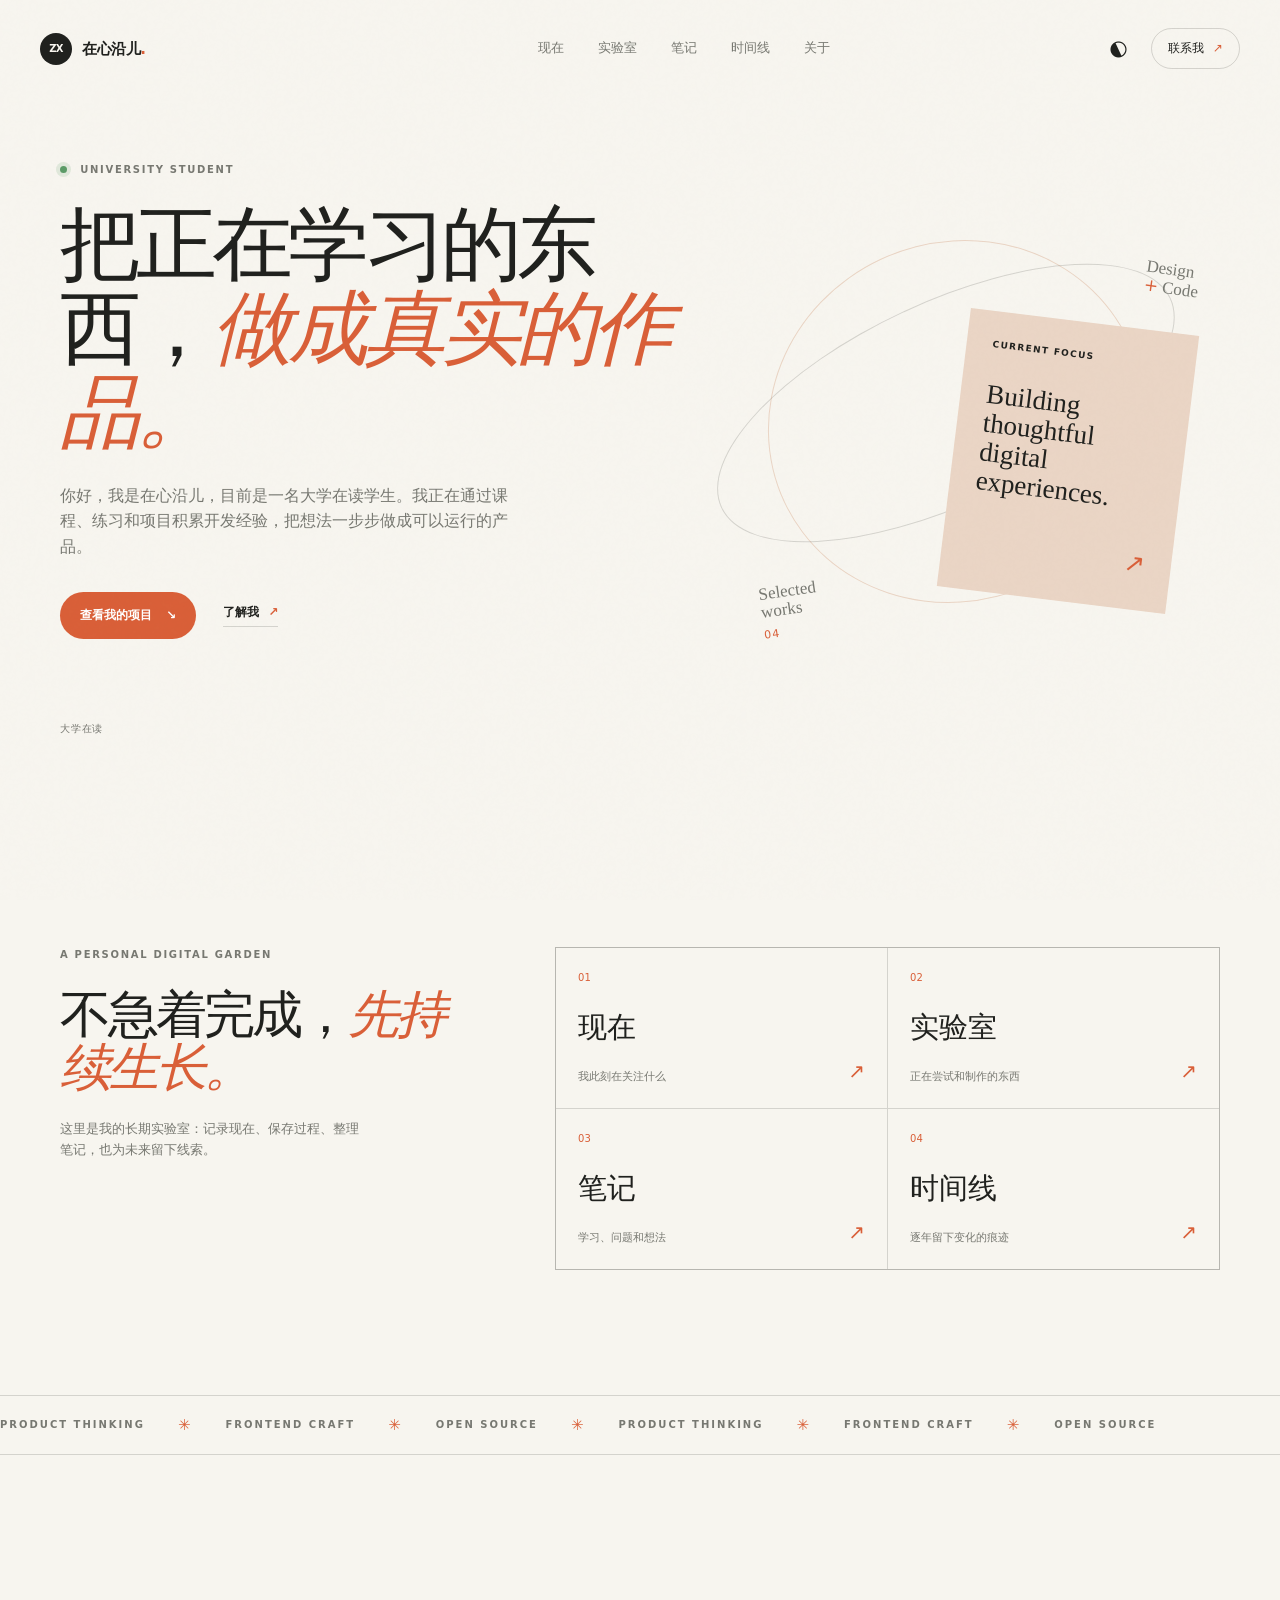
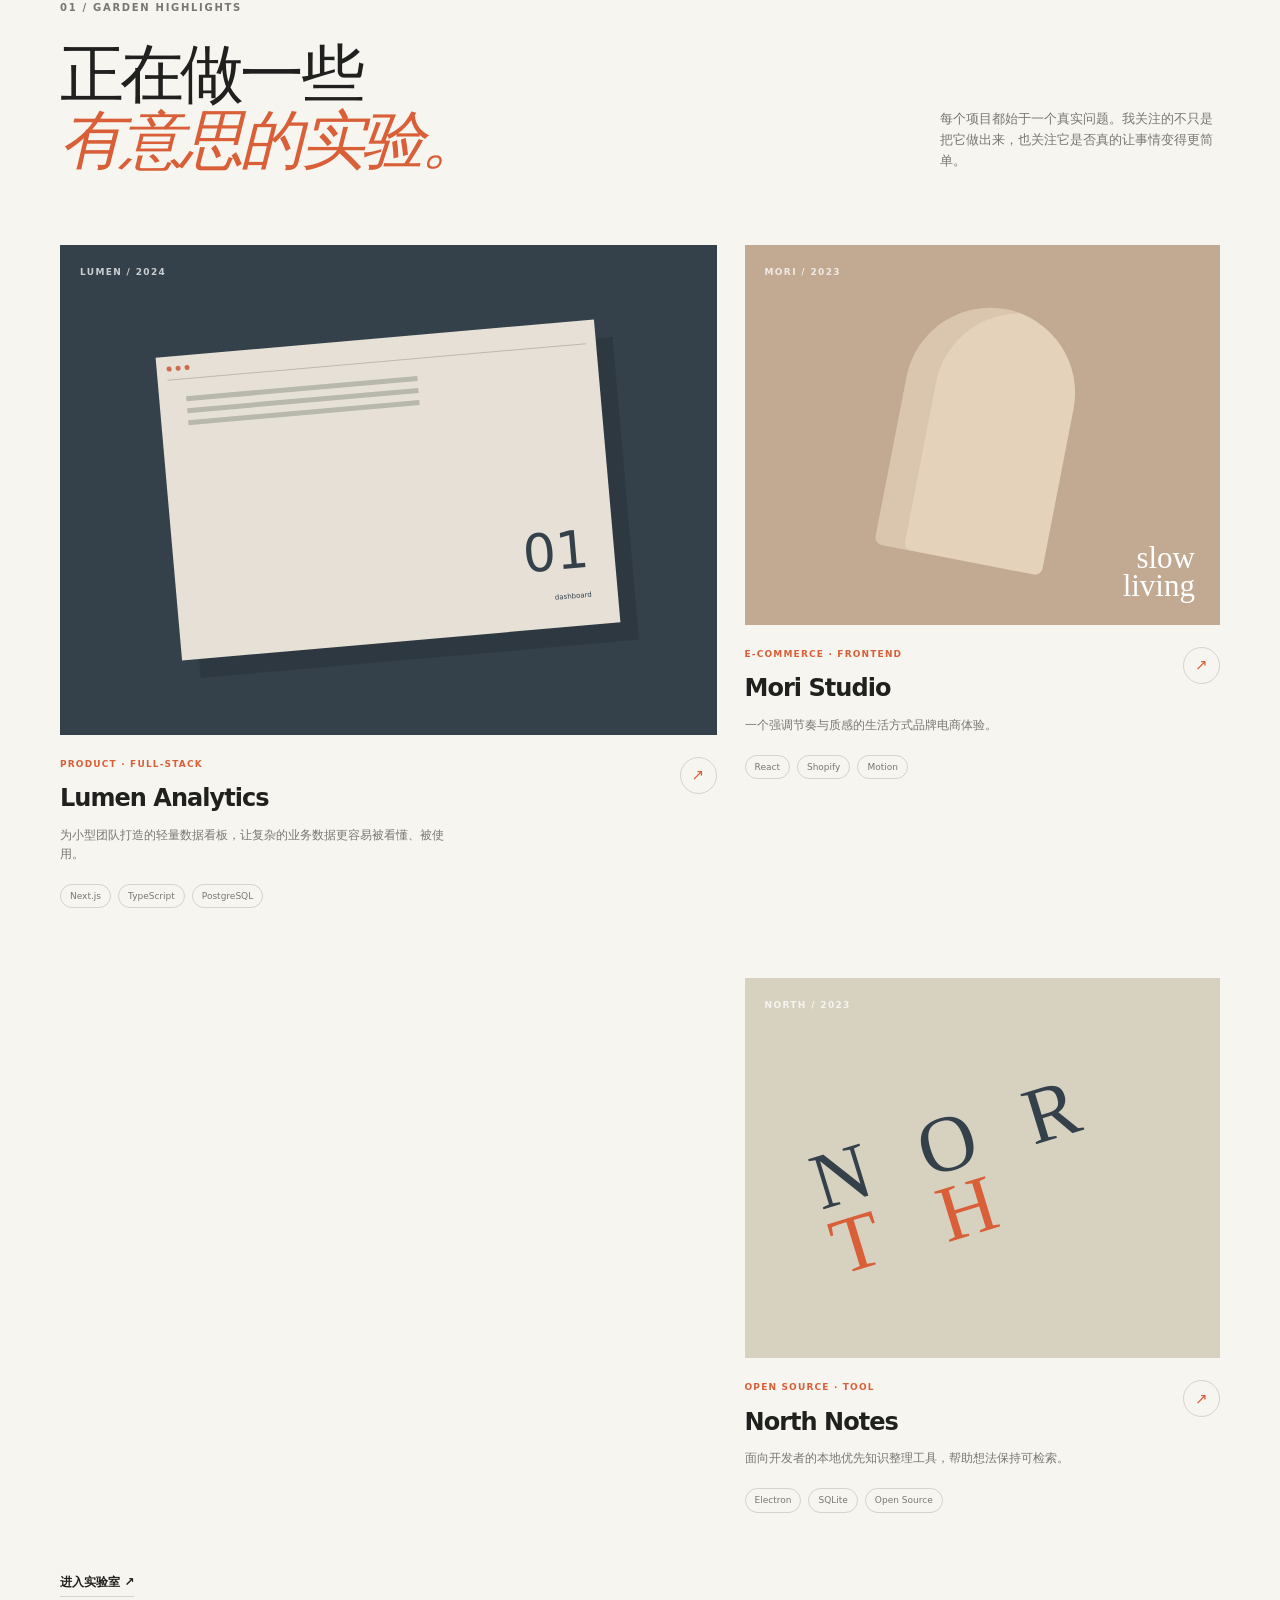
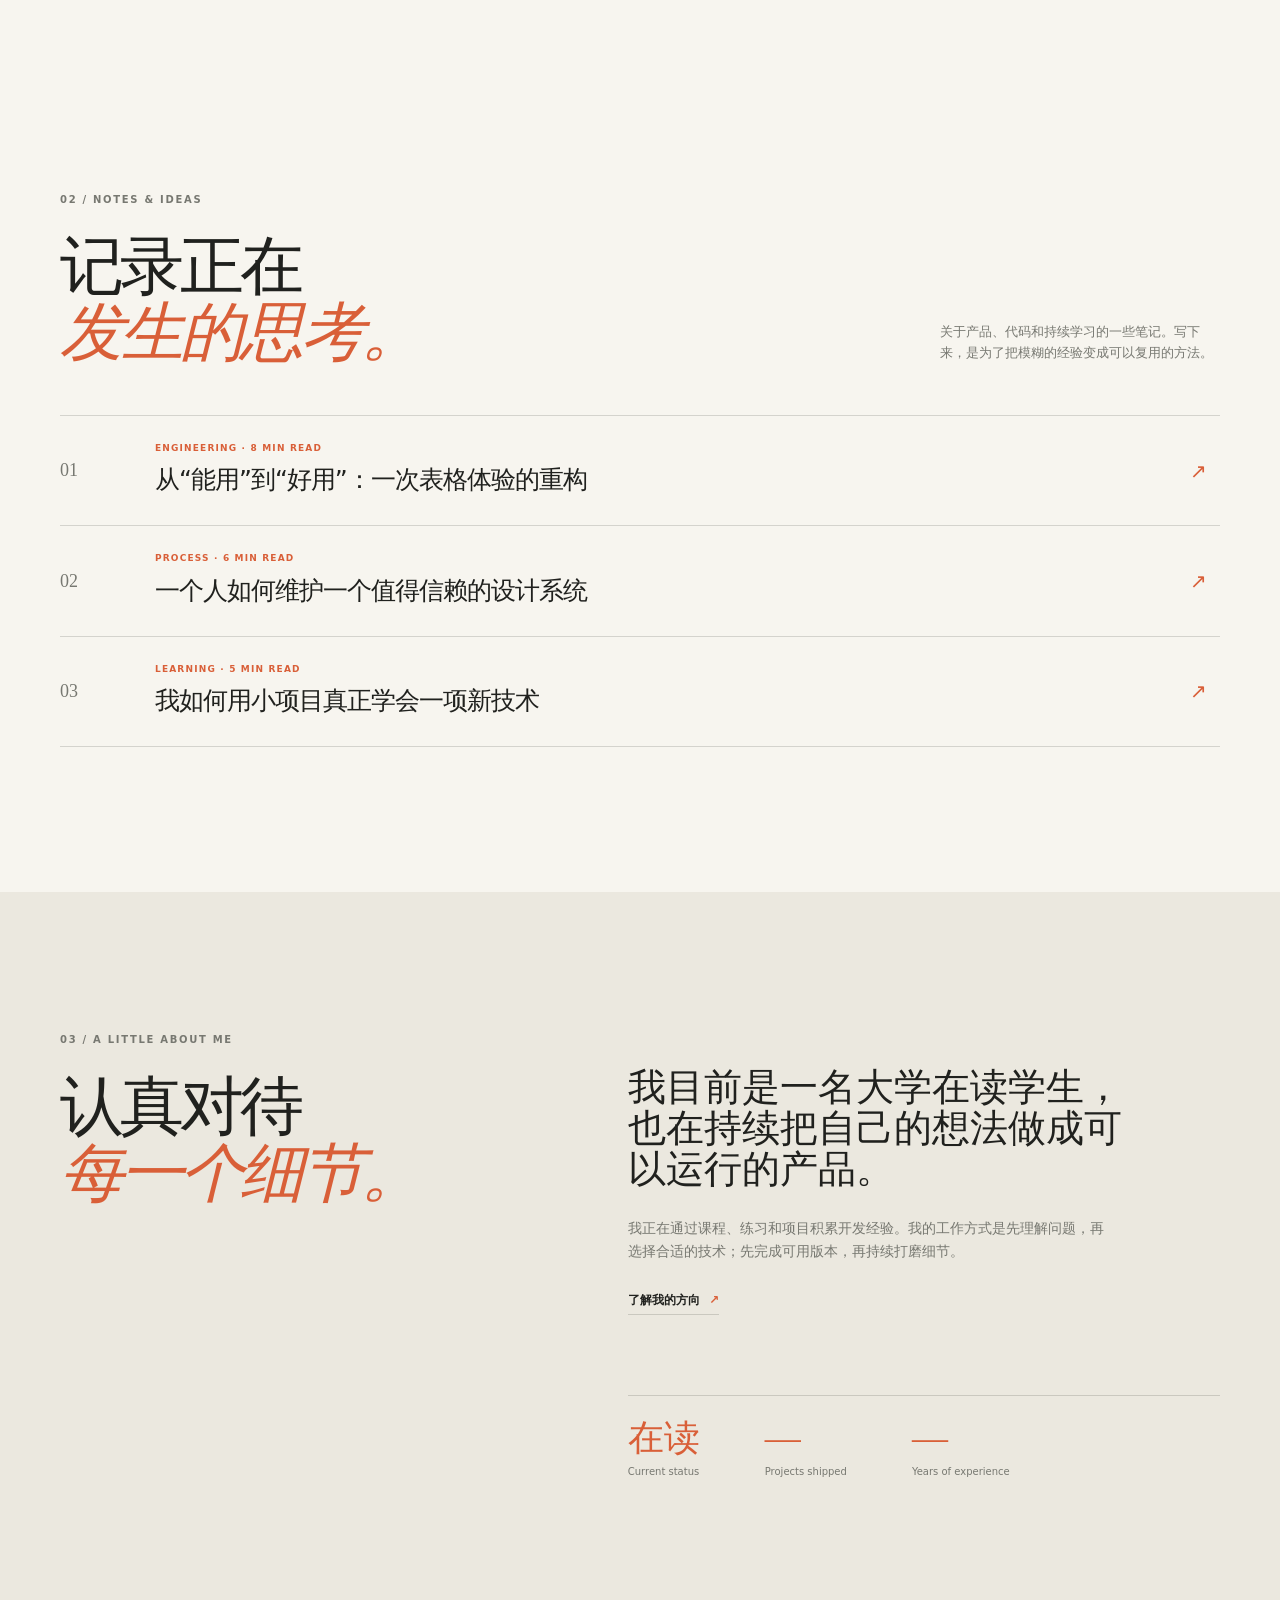
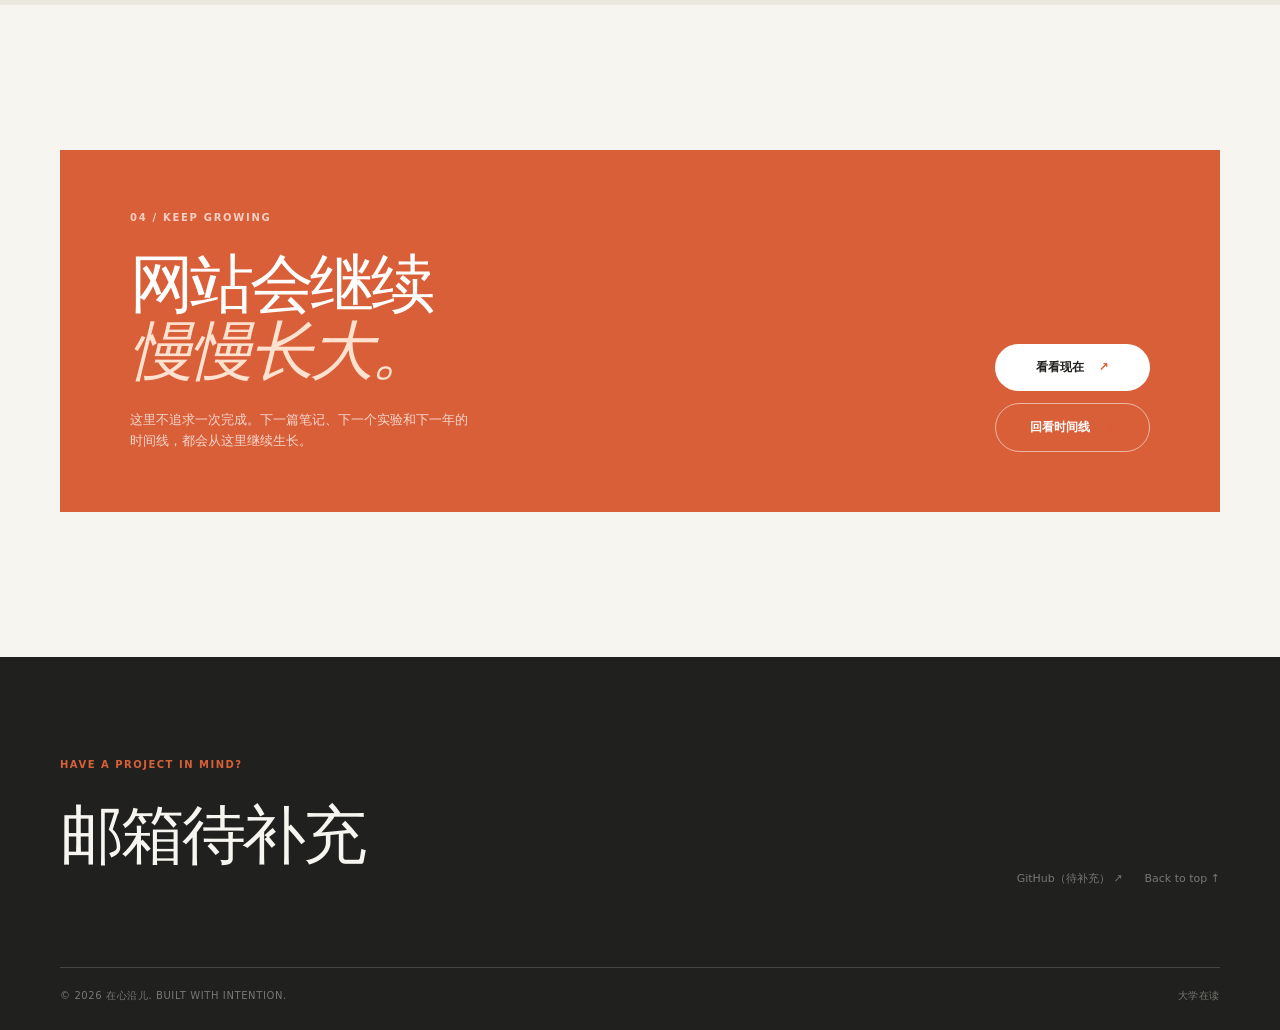
==== index.html @ 2378a1ed "Build personal digital garden website" ====
<!doctype html>
<html lang="zh-CN">
  <head>
    <meta charset="UTF-8" />
    <meta name="viewport" content="width=device-width, initial-scale=1.0" />
    <meta name="description" content="在心沿儿的个人作品集与技术博客，目前是一名大学在读学生。" />
    <meta name="theme-color" content="#f7f5ef" />
    <title>在心沿儿 · 大学在读</title>
    <link rel="stylesheet" href="styles.css" />
  </head>
  <body>
    <div class="noise" aria-hidden="true"></div>
    <header class="site-header">
      <a class="brand" href="#top" aria-label="返回首页">
        <span class="brand-mark">ZX</span>
        <span>在心沿儿<span class="brand-dot">.</span></span>
      </a>
      <nav class="desktop-nav" aria-label="主导航">
        <a href="now.html">现在</a>
        <a href="lab.html">实验室</a>
        <a href="notes.html">笔记</a>
        <a href="timeline.html">时间线</a>
        <a href="about.html">关于</a>
      </nav>
      <div class="header-actions">
        <button class="icon-button" id="theme-toggle" type="button" aria-label="切换深色模式" title="切换深色模式">◐</button>
        <a class="header-contact" href="#contact">联系我 <span>↗</span></a>
        <button class="menu-toggle" id="menu-toggle" type="button" aria-label="打开菜单" aria-expanded="false">☰</button>
      </div>
      <nav class="mobile-nav" id="mobile-nav" aria-label="移动端导航">
        <a href="now.html">现在</a>
        <a href="lab.html">实验室</a>
        <a href="notes.html">笔记</a>
        <a href="timeline.html">时间线</a>
        <a href="about.html">关于</a>
      </nav>
    </header>

    <main id="top">
      <section class="hero section-shell">
        <div class="hero-copy">
          <p class="eyebrow"><span class="status-dot"></span> UNIVERSITY STUDENT</p>
          <h1>把正在学习的东西，<em>做成真实的作品。</em></h1>
          <p class="hero-description">你好，我是在心沿儿，目前是一名大学在读学生。我正在通过课程、练习和项目积累开发经验，把想法一步步做成可以运行的产品。</p>
          <div class="hero-actions">
            <a class="button button-primary" href="#projects">查看我的项目 <span>↘</span></a>
            <a class="text-link" href="#about">了解我 <span>↗</span></a>
          </div>
          <div class="hero-meta">
            <span>大学在读</span>
          </div>
        </div>
        <div class="hero-visual" aria-label="个人介绍视觉区域">
          <div class="orbit orbit-one"></div>
          <div class="orbit orbit-two"></div>
          <div class="hero-card hero-card-main">
            <span class="card-label">CURRENT FOCUS</span>
            <strong>Building thoughtful<br />digital experiences.</strong>
            <span class="card-arrow">↗</span>
          </div>
          <div class="floating-note note-top">Design<br /><span>+</span> Code</div>
          <div class="floating-note note-bottom">Selected<br />works <span>04</span></div>
        </div>
      </section>

      <section class="garden-overview section-shell" aria-label="个人数字花园入口">
        <div class="garden-overview-heading"><p class="eyebrow">A PERSONAL DIGITAL GARDEN</p><h2>不急着完成，<em>先持续生长。</em></h2><p>这里是我的长期实验室：记录现在、保存过程、整理笔记，也为未来留下线索。</p></div>
        <div class="garden-entry-grid"><a class="garden-entry" href="now.html"><span>01</span><strong>现在</strong><small>我此刻在关注什么</small><b>↗</b></a><a class="garden-entry" href="lab.html"><span>02</span><strong>实验室</strong><small>正在尝试和制作的东西</small><b>↗</b></a><a class="garden-entry" href="notes.html"><span>03</span><strong>笔记</strong><small>学习、问题和想法</small><b>↗</b></a><a class="garden-entry" href="timeline.html"><span>04</span><strong>时间线</strong><small>逐年留下变化的痕迹</small><b>↗</b></a></div>
      </section>

      <section class="marquee" aria-label="关注领域">
        <div class="marquee-track">
          <span>PRODUCT THINKING</span><b>✳</b><span>FRONTEND CRAFT</span><b>✳</b><span>OPEN SOURCE</span><b>✳</b><span>PRODUCT THINKING</span><b>✳</b><span>FRONTEND CRAFT</span><b>✳</b><span>OPEN SOURCE</span>
        </div>
      </section>

      <section class="section-shell section-block" id="projects">
        <div class="section-heading">
          <div>
            <p class="eyebrow">01 / GARDEN HIGHLIGHTS</p>
            <h2>正在做一些<br /><em>有意思的实验。</em></h2>
          </div>
          <p class="section-intro">每个项目都始于一个真实问题。我关注的不只是把它做出来，也关注它是否真的让事情变得更简单。</p>
        </div>
        <div class="project-grid">
          <article class="project-card project-featured">
            <div class="project-image image-lumen"><span class="image-label">LUMEN / 2024</span><div class="mock-window"><div class="mock-top"><i></i><i></i><i></i></div><div class="mock-content"><span></span><strong>01</strong><small>dashboard</small></div></div></div>
            <div class="project-info"><div><p class="project-type">PRODUCT · FULL-STACK</p><h3>Lumen Analytics</h3><p>为小型团队打造的轻量数据看板，让复杂的业务数据更容易被看懂、被使用。</p></div><a class="circle-link" href="#contact" aria-label="了解 Lumen Analytics 项目">↗</a></div>
            <div class="tag-list"><span>Next.js</span><span>TypeScript</span><span>PostgreSQL</span></div>
          </article>
          <article class="project-card">
            <div class="project-image image-mori"><span class="image-label">MORI / 2023</span><div class="mori-shape"></div><span class="mori-caption">slow<br />living</span></div>
            <div class="project-info"><div><p class="project-type">E-COMMERCE · FRONTEND</p><h3>Mori Studio</h3><p>一个强调节奏与质感的生活方式品牌电商体验。</p></div><a class="circle-link" href="#contact" aria-label="了解 Mori Studio 项目">↗</a></div>
            <div class="tag-list"><span>React</span><span>Shopify</span><span>Motion</span></div>
          </article>
          <article class="project-card">
            <div class="project-image image-north"><span class="image-label">NORTH / 2023</span><div class="north-grid"><span>N</span><span>O</span><span>R</span><span>T</span><span>H</span></div></div>
            <div class="project-info"><div><p class="project-type">OPEN SOURCE · TOOL</p><h3>North Notes</h3><p>面向开发者的本地优先知识整理工具，帮助想法保持可检索。</p></div><a class="circle-link" href="#contact" aria-label="了解 North Notes 项目">↗</a></div>
            <div class="tag-list"><span>Electron</span><span>SQLite</span><span>Open Source</span></div>
          </article>
        </div>
        <a class="section-link" href="lab.html">进入实验室 <span>↗</span></a>
      </section>

      <section class="section-shell section-block writing-section" id="writing">
        <div class="section-heading compact-heading">
          <div><p class="eyebrow">02 / NOTES & IDEAS</p><h2>记录正在<br /><em>发生的思考。</em></h2></div>
          <p class="section-intro">关于产品、代码和持续学习的一些笔记。写下来，是为了把模糊的经验变成可以复用的方法。</p>
        </div>
        <div class="article-list">
          <a class="article-row" href="notes.html"><span class="article-number">01</span><div><p class="article-meta">ENGINEERING · 8 MIN READ</p><h3>从“能用”到“好用”：一次表格体验的重构</h3></div><span class="article-arrow">↗</span></a>
          <a class="article-row" href="notes.html"><span class="article-number">02</span><div><p class="article-meta">PROCESS · 6 MIN READ</p><h3>一个人如何维护一个值得信赖的设计系统</h3></div><span class="article-arrow">↗</span></a>
          <a class="article-row" href="notes.html"><span class="article-number">03</span><div><p class="article-meta">LEARNING · 5 MIN READ</p><h3>我如何用小项目真正学会一项新技术</h3></div><span class="article-arrow">↗</span></a>
        </div>
      </section>

      <section class="about-panel" id="about">
        <div class="section-shell about-grid">
          <div><p class="eyebrow">03 / A LITTLE ABOUT ME</p><h2>认真对待<br /><em>每一个细节。</em></h2></div>
          <div class="about-copy"><p class="large-copy">我目前是一名大学在读学生，也在持续把自己的想法做成可以运行的产品。</p><p>我正在通过课程、练习和项目积累开发经验。我的工作方式是先理解问题，再选择合适的技术；先完成可用版本，再持续打磨细节。</p><a class="text-link" href="about.html">了解我的方向 <span>↗</span></a></div>
          <div class="about-facts"><div><strong>在读</strong><span>Current status</span></div><div><strong>—</strong><span>Projects shipped</span></div><div><strong>—</strong><span>Years of experience</span></div></div>
        </div>
      </section>

      <section class="section-shell section-block resume-section" id="resume">
        <div class="resume-card"><div><p class="eyebrow">04 / KEEP GROWING</p><h2>网站会继续<br /><em>慢慢长大。</em></h2><p>这里不追求一次完成。下一篇笔记、下一个实验和下一年的时间线，都会从这里继续生长。</p></div><div class="resume-actions"><a class="button button-dark" href="now.html">看看现在 <span>↗</span></a><a class="button button-outline" href="timeline.html">回看时间线 <span>↓</span></a></div></div>
      </section>
    </main>

    <footer class="site-footer" id="contact">
      <div class="section-shell footer-top"><div><span class="footer-kicker">Have a project in mind?</span><a class="footer-email" href="#contact">邮箱待补充</a></div><div class="footer-links"><a href="#contact">GitHub（待补充） ↗</a><a href="#top">Back to top ↑</a></div></div>
      <div class="section-shell footer-bottom"><span>© <span id="year"></span> 在心沿儿. Built with intention.</span><span>大学在读</span></div>
    </footer>
    <script src="script.js"></script>
  </body>
</html>
---- styles.css ----
:root {
  --paper: #f7f5ef;
  --paper-deep: #ebe8df;
  --ink: #20211e;
  --muted: #777871;
  --line: rgba(32, 33, 30, 0.16);
  --accent: #d95f38;
  --accent-soft: #ead5c5;
  --serif: Georgia, 'Times New Roman', serif;
  --sans: Inter, ui-sans-serif, system-ui, -apple-system, BlinkMacSystemFont, 'Segoe UI', sans-serif;
  color-scheme: light;
}

[data-theme='dark'] {
  --paper: #1b1c19;
  --paper-deep: #242521;
  --ink: #f2f0e8;
  --muted: #aaa99f;
  --line: rgba(242, 240, 232, 0.18);
  --accent: #e67a50;
  --accent-soft: #4a3227;
  color-scheme: dark;
}

* { box-sizing: border-box; }
html { scroll-behavior: smooth; }
body { margin: 0; background: var(--paper); color: var(--ink); font-family: var(--sans); font-size: 15px; line-height: 1.6; transition: background .3s ease, color .3s ease; }
a { color: inherit; text-decoration: none; }
button { color: inherit; font: inherit; }
.noise { position: fixed; inset: 0; z-index: 20; opacity: .035; pointer-events: none; background-image: url("data:image/svg+xml,%3Csvg viewBox='0 0 180 180' xmlns='http://www.w3.org/2000/svg'%3E%3Cfilter id='n'%3E%3CfeTurbulence type='fractalNoise' baseFrequency='.8' numOctaves='3' stitchTiles='stitch'/%3E%3C/filter%3E%3Crect width='100%25' height='100%25' filter='url(%23n)' opacity='.35'/%3E%3C/svg%3E"); }
.section-shell { width: min(1160px, calc(100% - 80px)); margin: 0 auto; }
.site-header { position: relative; z-index: 30; display: flex; align-items: center; justify-content: space-between; width: min(1280px, calc(100% - 80px)); margin: 0 auto; padding: 28px 0; }
.brand { display: inline-flex; align-items: center; gap: 10px; font-weight: 700; letter-spacing: -.03em; }
.brand-mark { display: grid; width: 32px; height: 32px; place-items: center; border-radius: 50%; background: var(--ink); color: var(--paper); font-size: 10px; letter-spacing: -.08em; }
.brand-dot { color: var(--accent); }
.desktop-nav { display: flex; gap: 34px; margin-left: 120px; color: var(--muted); font-size: 13px; }
.desktop-nav a, .footer-links a { transition: color .2s ease; }
.desktop-nav a:hover, .footer-links a:hover { color: var(--accent); }
.header-actions { display: flex; align-items: center; gap: 18px; }
.icon-button, .menu-toggle { border: 0; background: transparent; cursor: pointer; }
.icon-button { font-size: 21px; line-height: 1; transform: rotate(-25deg); }
.header-contact { padding: 10px 16px; border: 1px solid var(--line); border-radius: 999px; font-size: 12px; transition: background .2s ease, color .2s ease; }
.header-contact:hover { background: var(--ink); color: var(--paper); }
.header-contact span, .text-link span, .button span { color: var(--accent); margin-left: 5px; }
.menu-toggle, .mobile-nav { display: none; }
.hero { display: grid; grid-template-columns: 1.1fr .9fr; min-height: 630px; align-items: center; padding: 65px 0 100px; }
.eyebrow { margin: 0 0 25px; color: var(--muted); font-size: 10px; font-weight: 700; letter-spacing: .17em; }
.status-dot { display: inline-block; width: 7px; height: 7px; margin-right: 8px; border-radius: 50%; background: #5c9b67; box-shadow: 0 0 0 4px color-mix(in srgb, #5c9b67 15%, transparent); }
h1, h2, h3, p { margin-top: 0; }
h1, h2 { font-weight: 500; letter-spacing: -.06em; line-height: 1.04; }
h1 { max-width: 700px; margin-bottom: 28px; font-size: clamp(50px, 6.3vw, 92px); }
h1 em, h2 em { color: var(--accent); font-family: var(--serif); font-weight: 400; }
.hero-description { max-width: 460px; margin-bottom: 32px; color: var(--muted); font-size: 16px; }
.hero-actions { display: flex; align-items: center; gap: 27px; }
.button { display: inline-flex; align-items: center; justify-content: center; gap: 9px; padding: 14px 20px; border-radius: 999px; font-size: 12px; font-weight: 700; transition: transform .2s ease, background .2s ease; }
.button:hover { transform: translateY(-2px); }
.button-primary { background: var(--accent); color: #fff; }
.button-primary span { color: #fff; }
.button-dark { background: var(--ink); color: var(--paper); }
.button-dark span { color: var(--accent); }
.button-outline { border: 1px solid var(--line); }
.text-link, .section-link { display: inline-block; border-bottom: 1px solid var(--line); padding-bottom: 4px; font-size: 12px; font-weight: 700; }
.text-link:hover, .section-link:hover { color: var(--accent); border-color: var(--accent); }
.hero-meta { display: flex; align-items: center; gap: 12px; margin-top: 82px; color: var(--muted); font-size: 10px; letter-spacing: .08em; text-transform: uppercase; }
.meta-line { width: 34px; height: 1px; background: var(--line); }
.hero-visual { position: relative; min-height: 460px; }
.orbit { position: absolute; border: 1px solid var(--accent-soft); border-radius: 50%; transform: rotate(-25deg); }
.orbit-one { top: 5%; left: 13%; width: 73%; height: 78%; }
.orbit-two { top: 18%; left: 0; width: 95%; height: 44%; border-color: var(--line); }
.hero-card { position: absolute; display: flex; flex-direction: column; justify-content: space-between; padding: 26px; background: var(--accent-soft); }
.hero-card-main { right: 7%; top: 22%; width: 230px; height: 280px; transform: rotate(7deg); }
.card-label { font-size: 9px; font-weight: 700; letter-spacing: .15em; }
.hero-card strong { font-family: var(--serif); font-size: 27px; font-weight: 400; line-height: 1.07; }
.card-arrow { align-self: flex-end; color: var(--accent); font-size: 25px; }
.floating-note { position: absolute; color: var(--muted); font-family: var(--serif); font-size: 17px; line-height: 1.08; }
.floating-note span { color: var(--accent); font-family: var(--sans); }
.note-top { top: 9%; right: 4%; transform: rotate(8deg); }
.note-bottom { bottom: 9%; left: 12%; transform: rotate(-8deg); }
.note-bottom span { display: block; margin-top: 7px; font-family: var(--sans); font-size: 11px; letter-spacing: .1em; }
.marquee { overflow: hidden; border-top: 1px solid var(--line); border-bottom: 1px solid var(--line); padding: 17px 0; color: var(--muted); }
.marquee-track { display: flex; width: max-content; align-items: center; gap: 33px; animation: scroll 24s linear infinite; font-size: 10px; font-weight: 700; letter-spacing: .2em; }
.marquee-track b { color: var(--accent); font-size: 15px; }
@keyframes scroll { to { transform: translateX(-50%); } }
.section-block { padding: 145px 0; }
.section-heading { display: flex; justify-content: space-between; align-items: end; margin-bottom: 70px; }
h2 { margin-bottom: 0; font-size: clamp(43px, 5vw, 70px); }
.section-intro { max-width: 280px; margin-bottom: 3px; color: var(--muted); font-size: 13px; }
.project-grid { display: grid; grid-template-columns: 1.16fr .84fr; gap: 70px 28px; }
.project-card:nth-child(3) { grid-column: 2; }
.project-image { position: relative; display: grid; height: 380px; place-items: center; overflow: hidden; }
.project-card:first-child .project-image { height: 490px; }
.image-label { position: absolute; top: 20px; left: 20px; z-index: 1; color: rgba(255,255,255,.75); font-size: 9px; font-weight: 700; letter-spacing: .15em; }
.image-lumen { background: #34404a; }
.mock-window { width: 67%; height: 62%; padding: 10px; transform: rotate(-5deg); background: #e6e0d6; box-shadow: 17px 19px 0 rgba(0,0,0,.12); }
.mock-top { display: flex; gap: 4px; border-bottom: 1px solid #bdb9b0; padding-bottom: 8px; }
.mock-top i { width: 5px; height: 5px; border-radius: 50%; background: #cc6d4b; }
.mock-content { position: relative; height: calc(100% - 24px); padding: 17px; color: #34404a; }
.mock-content span { display: block; width: 60%; height: 5px; margin-bottom: 8px; background: #b8b8ad; box-shadow: 0 12px 0 #b8b8ad, 0 24px 0 #b8b8ad; }
.mock-content strong { position: absolute; right: 15px; bottom: 14px; font-size: 52px; font-weight: 400; }
.mock-content small { position: absolute; right: 16px; bottom: 4px; font-size: 7px; }
.image-mori { background: #c2a991; }
.mori-shape { width: 170px; height: 255px; border-radius: 90px 90px 8px 8px; background: #e4d2bb; box-shadow: inset 30px 0 0 rgba(148,111,81,.12); transform: rotate(11deg); }
.mori-caption { position: absolute; right: 25px; bottom: 25px; color: #fff; font-family: var(--serif); font-size: 31px; line-height: .9; text-align: right; }
.image-north { background: #d7d1c0; }
.north-grid { display: grid; grid-template-columns: repeat(3, 1fr); width: 70%; transform: rotate(-17deg); color: #34404a; font-family: var(--serif); font-size: 80px; line-height: .85; }
.north-grid span:nth-child(4), .north-grid span:nth-child(5) { color: var(--accent); }
.project-info { display: flex; justify-content: space-between; gap: 20px; padding-top: 22px; }
.project-type, .article-meta { margin-bottom: 8px; color: var(--accent); font-size: 9px; font-weight: 700; letter-spacing: .13em; }
.project-info h3 { margin-bottom: 8px; font-size: 24px; letter-spacing: -.04em; }
.project-info p:not(.project-type) { max-width: 390px; margin-bottom: 0; color: var(--muted); font-size: 12px; }
.circle-link { display: grid; flex: 0 0 auto; width: 37px; height: 37px; place-items: center; border: 1px solid var(--line); border-radius: 50%; color: var(--accent); transition: background .2s ease, color .2s ease; }
.circle-link:hover { background: var(--accent); color: #fff; }
.tag-list { display: flex; gap: 7px; flex-wrap: wrap; margin-top: 20px; }
.tag-list span { padding: 4px 9px; border: 1px solid var(--line); border-radius: 999px; color: var(--muted); font-size: 9px; }
.section-link { margin-top: 60px; }
.writing-section { padding-top: 50px; }
.compact-heading { margin-bottom: 48px; }
.article-list { border-top: 1px solid var(--line); }
.article-row { display: grid; grid-template-columns: 70px 1fr 30px; align-items: center; gap: 25px; border-bottom: 1px solid var(--line); padding: 25px 0; transition: padding .25s ease, color .25s ease; }
.article-row:hover { padding-left: 15px; color: var(--accent); }
.article-number { color: var(--muted); font-family: var(--serif); font-size: 18px; }
.article-meta { margin-bottom: 5px; }
.article-row h3 { margin: 0; font-size: clamp(19px, 2vw, 25px); font-weight: 500; letter-spacing: -.04em; }
.article-arrow { color: var(--accent); font-size: 20px; }
.about-panel { background: var(--paper-deep); }
.about-grid { display: grid; grid-template-columns: .85fr 1.15fr; gap: 80px 130px; padding: 140px 0 125px; }
.about-copy .large-copy { max-width: 520px; margin: 35px 0 27px; font-family: var(--serif); font-size: clamp(25px, 3vw, 38px); line-height: 1.08; }
.about-copy > p:not(.large-copy) { max-width: 480px; color: var(--muted); font-size: 14px; }
.about-copy .text-link { margin-top: 15px; }
.about-facts { grid-column: 2; display: flex; gap: 65px; border-top: 1px solid var(--line); padding-top: 24px; }
.about-facts div { display: flex; flex-direction: column; }
.about-facts strong { color: var(--accent); font-family: var(--serif); font-size: 36px; font-weight: 400; line-height: 1; }
.about-facts span { margin-top: 8px; color: var(--muted); font-size: 10px; }
.resume-section { padding-bottom: 145px; }
.resume-card { display: flex; justify-content: space-between; gap: 50px; padding: 60px 70px; background: var(--accent); color: #fff; }
.resume-card .eyebrow { color: rgba(255,255,255,.7); }
.resume-card h2 em { color: #ffe1d0; }
.resume-card p:not(.eyebrow) { max-width: 340px; margin: 25px 0 0; color: rgba(255,255,255,.75); font-size: 13px; }
.resume-actions { display: flex; flex-direction: column; justify-content: end; align-items: flex-start; gap: 12px; }
.resume-actions .button { min-width: 155px; }
.resume-actions .button-dark { background: #fff; color: var(--ink); }
.resume-actions .button-dark span { color: var(--accent); }
.resume-actions .button-outline { border-color: rgba(255,255,255,.55); }
.reveal-item { opacity: 0; transform: translateY(18px); transition: opacity .7s ease, transform .7s ease; }
.reveal-item.is-visible { opacity: 1; transform: translateY(0); }
.site-footer { background: var(--ink); color: var(--paper); }
.footer-top { display: flex; justify-content: space-between; align-items: end; padding: 100px 0 80px; }
.footer-kicker { display: block; margin-bottom: 12px; color: var(--accent); font-size: 10px; font-weight: 700; letter-spacing: .15em; text-transform: uppercase; }
.footer-email { font-family: var(--serif); font-size: clamp(30px, 5vw, 65px); letter-spacing: -.05em; }
.footer-links { display: flex; gap: 22px; color: var(--muted); font-size: 11px; }
.footer-bottom { display: flex; justify-content: space-between; border-top: 1px solid rgba(255,255,255,.17); padding: 20px 0 26px; color: var(--muted); font-size: 10px; letter-spacing: .06em; text-transform: uppercase; }

@media (max-width: 760px) {
  .section-shell, .site-header { width: min(100% - 40px, 560px); }
  .site-header { padding: 20px 0; }
  .desktop-nav, .header-contact { display: none; }
  .menu-toggle { display: block; padding: 0; font-size: 21px; }
  .mobile-nav { position: absolute; top: 73px; right: 0; left: 0; display: none; flex-direction: column; gap: 17px; padding: 22px; border: 1px solid var(--line); background: var(--paper); box-shadow: 0 12px 30px rgba(0,0,0,.08); }
  .mobile-nav.is-open { display: flex; }
  .mobile-nav a { font-size: 13px; }
  .hero { display: block; min-height: auto; padding: 60px 0 80px; }
  h1 { font-size: clamp(48px, 14vw, 75px); }
  .hero-description { font-size: 14px; }
  .hero-meta { margin-top: 48px; font-size: 8px; }
  .hero-visual { min-height: 380px; margin-top: 40px; }
  .hero-card-main { right: 8%; width: 195px; height: 240px; }
  .hero-card strong { font-size: 23px; }
  .note-top { right: 0; }
  .note-bottom { left: 0; }
  .section-block { padding: 90px 0; }
  .section-heading { display: block; margin-bottom: 45px; }
  .section-intro { margin-top: 28px; }
  .project-grid { display: block; }
  .project-card { margin-bottom: 60px; }
  .project-image, .project-card:first-child .project-image { height: 330px; }
  .mock-window { width: 72%; height: 59%; }
  .about-grid { display: block; padding: 90px 0; }
  .about-copy .large-copy { margin-top: 40px; }
  .about-facts { margin-top: 55px; gap: 22px; }
  .about-facts strong { font-size: 29px; }
  .about-facts span { font-size: 8px; }
  .resume-section { padding-bottom: 90px; }
  .resume-card { display: block; padding: 40px 28px; }
  .resume-actions { margin-top: 35px; }
  .footer-top { display: block; padding: 75px 0 55px; }
  .footer-links { flex-wrap: wrap; margin-top: 45px; }
  .footer-bottom { display: block; line-height: 2; }
  .footer-bottom span:last-child { display: block; }
}


/* Personal digital garden architecture */
.desktop-nav a.active, .mobile-nav a.active { color: var(--accent); }
.desktop-nav a.active::after { display: block; width: 18px; height: 1px; margin-top: 4px; background: var(--accent); content: ''; }
.garden-overview { display: grid; grid-template-columns: .78fr 1.22fr; gap: 70px; padding: 110px 0 125px; }
.garden-overview-heading h2 { margin-bottom: 25px; font-size: clamp(37px, 4vw, 57px); }
.garden-overview-heading > p:last-child { max-width: 310px; color: var(--muted); font-size: 13px; }
.garden-entry-grid { display: grid; grid-template-columns: repeat(2, 1fr); gap: 1px; border: 1px solid var(--line); background: var(--line); }
.garden-entry { position: relative; display: flex; min-height: 160px; flex-direction: column; justify-content: space-between; padding: 22px; background: var(--paper); transition: background .25s ease, color .25s ease; }
.garden-entry:hover { background: var(--ink); color: var(--paper); }
.garden-entry > span { color: var(--accent); font-size: 10px; }
.garden-entry strong { font-family: var(--serif); font-size: 29px; font-weight: 400; }
.garden-entry small { color: var(--muted); font-size: 11px; }
.garden-entry b { position: absolute; right: 22px; bottom: 21px; color: var(--accent); font-size: 20px; font-weight: 400; }
.page-shell { width: min(1160px, calc(100% - 80px)); margin: 0 auto; }
.page-hero { max-width: 800px; padding: 110px 0 115px; }
.page-hero h1 { margin-bottom: 30px; font-size: clamp(56px, 7vw, 102px); }
.page-hero > p:not(.eyebrow) { max-width: 475px; color: var(--muted); font-size: 16px; }
.page-meta { display: flex; gap: 18px; align-items: center; margin-top: 45px; color: var(--muted); font-size: 10px; letter-spacing: .13em; }
.page-meta strong { color: var(--accent); font-weight: 700; }
.content-section { padding-bottom: 130px; }
.now-grid { display: grid; grid-template-columns: repeat(2, 1fr); gap: 22px; }
.now-card { position: relative; min-height: 315px; padding: 30px; border: 1px solid var(--line); }
.now-card-wide { grid-column: span 2; min-height: 280px; background: var(--accent-soft); }
.now-card-muted { background: var(--paper-deep); }
.card-index { position: absolute; top: 27px; right: 29px; color: var(--accent); font-family: var(--serif); font-size: 18px; }
.card-kicker { margin-bottom: 25px; color: var(--accent); font-size: 9px; font-weight: 700; letter-spacing: .16em; }
.now-card h2 { max-width: 410px; margin-bottom: 22px; font-size: clamp(35px, 4vw, 56px); }
.now-card p:not(.card-kicker) { max-width: 425px; color: var(--muted); font-size: 13px; }
.now-card .tag-list { position: absolute; bottom: 28px; left: 30px; }
.status-line { position: absolute; bottom: 31px; left: 30px; color: var(--muted); font-size: 10px; letter-spacing: .1em; text-transform: uppercase; }
.status-line i { display: inline-block; width: 7px; height: 7px; margin-right: 8px; border-radius: 50%; background: #5c9b67; }
.quote-section { border-top: 1px solid var(--line); padding-top: 40px; }
.quote-section p { max-width: 740px; font-family: var(--serif); font-size: clamp(24px, 3vw, 38px); line-height: 1.15; }
.lab-list { border-top: 1px solid var(--line); }
.lab-item { display: grid; grid-template-columns: 34% 66%; border-bottom: 1px solid var(--line); }
.lab-visual { position: relative; display: flex; min-height: 310px; flex-direction: column; justify-content: space-between; padding: 25px; overflow: hidden; color: #fff; }
.lab-visual span { font-size: 10px; letter-spacing: .15em; }
.lab-visual strong { position: relative; z-index: 1; font-family: var(--serif); font-size: 29px; font-weight: 400; line-height: .95; }
.lab-visual::after { position: absolute; right: -35px; bottom: -80px; width: 220px; height: 220px; border: 1px solid rgba(255,255,255,.5); border-radius: 50%; content: ''; }
.lab-visual-blue { background: #3e5364; }
.lab-visual-orange { background: #b86d4d; }
.lab-visual-green { background: #6e806f; }
.lab-copy { padding: 34px 45px; }
.lab-heading { display: flex; align-items: start; justify-content: space-between; gap: 20px; }
.lab-heading h2 { margin-bottom: 18px; font-size: clamp(26px, 3vw, 39px); }
.lab-copy > p { max-width: 550px; color: var(--muted); font-size: 14px; }
.lab-copy .text-link { margin-top: 24px; }
.status-chip { display: inline-block; flex: 0 0 auto; padding: 5px 10px; border-radius: 999px; font-size: 9px; letter-spacing: .08em; }
.status-active { background: #dbe9d6; color: #436b43; }
.status-planned { background: var(--accent-soft); color: var(--accent); }
.status-parked { border: 1px solid var(--line); color: var(--muted); }
.page-hero-notes { padding-bottom: 70px; }
.filter-row { display: flex; gap: 8px; margin-top: 38px; }
.filter-button { border: 1px solid var(--line); border-radius: 999px; background: transparent; padding: 7px 14px; color: var(--muted); cursor: pointer; font-size: 10px; }
.filter-button.is-selected, .filter-button:hover { border-color: var(--accent); background: var(--accent); color: #fff; }
.notes-list { border-top: 1px solid var(--line); }
.note-item { display: grid; grid-template-columns: 130px 1fr 30px; align-items: center; gap: 30px; border-bottom: 1px solid var(--line); padding: 31px 0; }
.note-item:hover h2, .note-item:hover > span { color: var(--accent); }
.note-date { color: var(--muted); font-family: var(--serif); font-size: 18px; }
.note-date small { display: block; margin-top: 5px; color: var(--accent); font-family: var(--sans); font-size: 8px; letter-spacing: .12em; }
.note-main h2 { margin-bottom: 6px; font-size: clamp(21px, 3vw, 31px); }
.note-main p { margin: 0; color: var(--muted); font-size: 13px; }
.note-item > span { color: var(--muted); font-size: 20px; }
.empty-note { display: flex; align-items: center; justify-content: space-between; padding: 28px 0; color: var(--muted); font-family: var(--serif); }
.empty-note b { color: var(--accent); font-size: 21px; font-weight: 400; }
.timeline-list { position: relative; }
.timeline-year { display: grid; grid-template-columns: 200px 1fr; gap: 65px; border-top: 1px solid var(--line); padding: 55px 0 75px; }
.timeline-label strong { display: block; color: var(--accent); font-family: var(--serif); font-size: 64px; font-weight: 400; line-height: .9; }
.timeline-label span { display: block; margin-top: 12px; color: var(--muted); font-size: 11px; }
.timeline-events { border-left: 1px solid var(--line); padding-left: 42px; }
.timeline-events > div + div { margin-top: 55px; }
.timeline-events time { color: var(--accent); font-size: 10px; font-weight: 700; letter-spacing: .12em; }
.timeline-events h2 { margin: 9px 0 8px; font-size: 27px; }
.timeline-events p { max-width: 510px; margin: 0; color: var(--muted); font-size: 13px; }
.timeline-muted { opacity: .55; }
.timeline-end { display: flex; align-items: center; gap: 15px; color: var(--muted); font-size: 9px; letter-spacing: .17em; }
.timeline-end i { width: 55px; height: 1px; background: var(--accent); }
.about-story { display: grid; grid-template-columns: .8fr 1.2fr; gap: 90px; border-top: 1px solid var(--line); padding-top: 65px; }
.about-story h2 { font-size: clamp(36px, 4vw, 58px); }
.story-copy { max-width: 550px; }
.story-copy p { color: var(--muted); font-size: 16px; }
.story-copy p + p { margin-top: 24px; }
.principles { padding-top: 30px; }
.principle-grid { display: grid; grid-template-columns: repeat(3, 1fr); gap: 1px; border: 1px solid var(--line); background: var(--line); }
.principle-grid article { min-height: 210px; padding: 25px; background: var(--paper); }
.principle-grid span { color: var(--accent); font-family: var(--serif); font-size: 20px; }
.principle-grid h2 { margin: 35px 0 8px; font-size: 24px; }
.principle-grid p { margin: 0; color: var(--muted); font-size: 12px; }

@media (max-width: 760px) {
  .page-shell { width: min(100% - 40px, 560px); }
  .page-hero { padding: 75px 0 75px; }
  .page-hero h1 { font-size: clamp(49px, 14vw, 76px); }
  .garden-overview { display: block; padding: 75px 0 90px; }
  .garden-entry-grid { margin-top: 40px; }
  .garden-entry { min-height: 135px; padding: 17px; }
  .garden-entry strong { font-size: 25px; }
  .now-grid { display: block; }
  .now-card, .now-card-wide { min-height: 300px; margin-bottom: 16px; }
  .lab-item { display: block; }
  .lab-visual { min-height: 220px; }
  .lab-copy { padding: 28px 0 40px; }
  .lab-heading h2 { font-size: 28px; }
  .note-item { grid-template-columns: 75px 1fr 20px; gap: 13px; }
  .note-date { font-size: 14px; }
  .timeline-year { display: block; padding: 40px 0 55px; }
  .timeline-events { margin-top: 35px; padding-left: 22px; }
  .timeline-label strong { font-size: 52px; }
  .about-story { display: block; padding-top: 40px; }
  .story-copy { margin-top: 40px; }
  .principle-grid { display: block; }
  .principle-grid article { min-height: auto; border-bottom: 1px solid var(--line); }
  .principle-grid article:last-child { border-bottom: 0; }
}
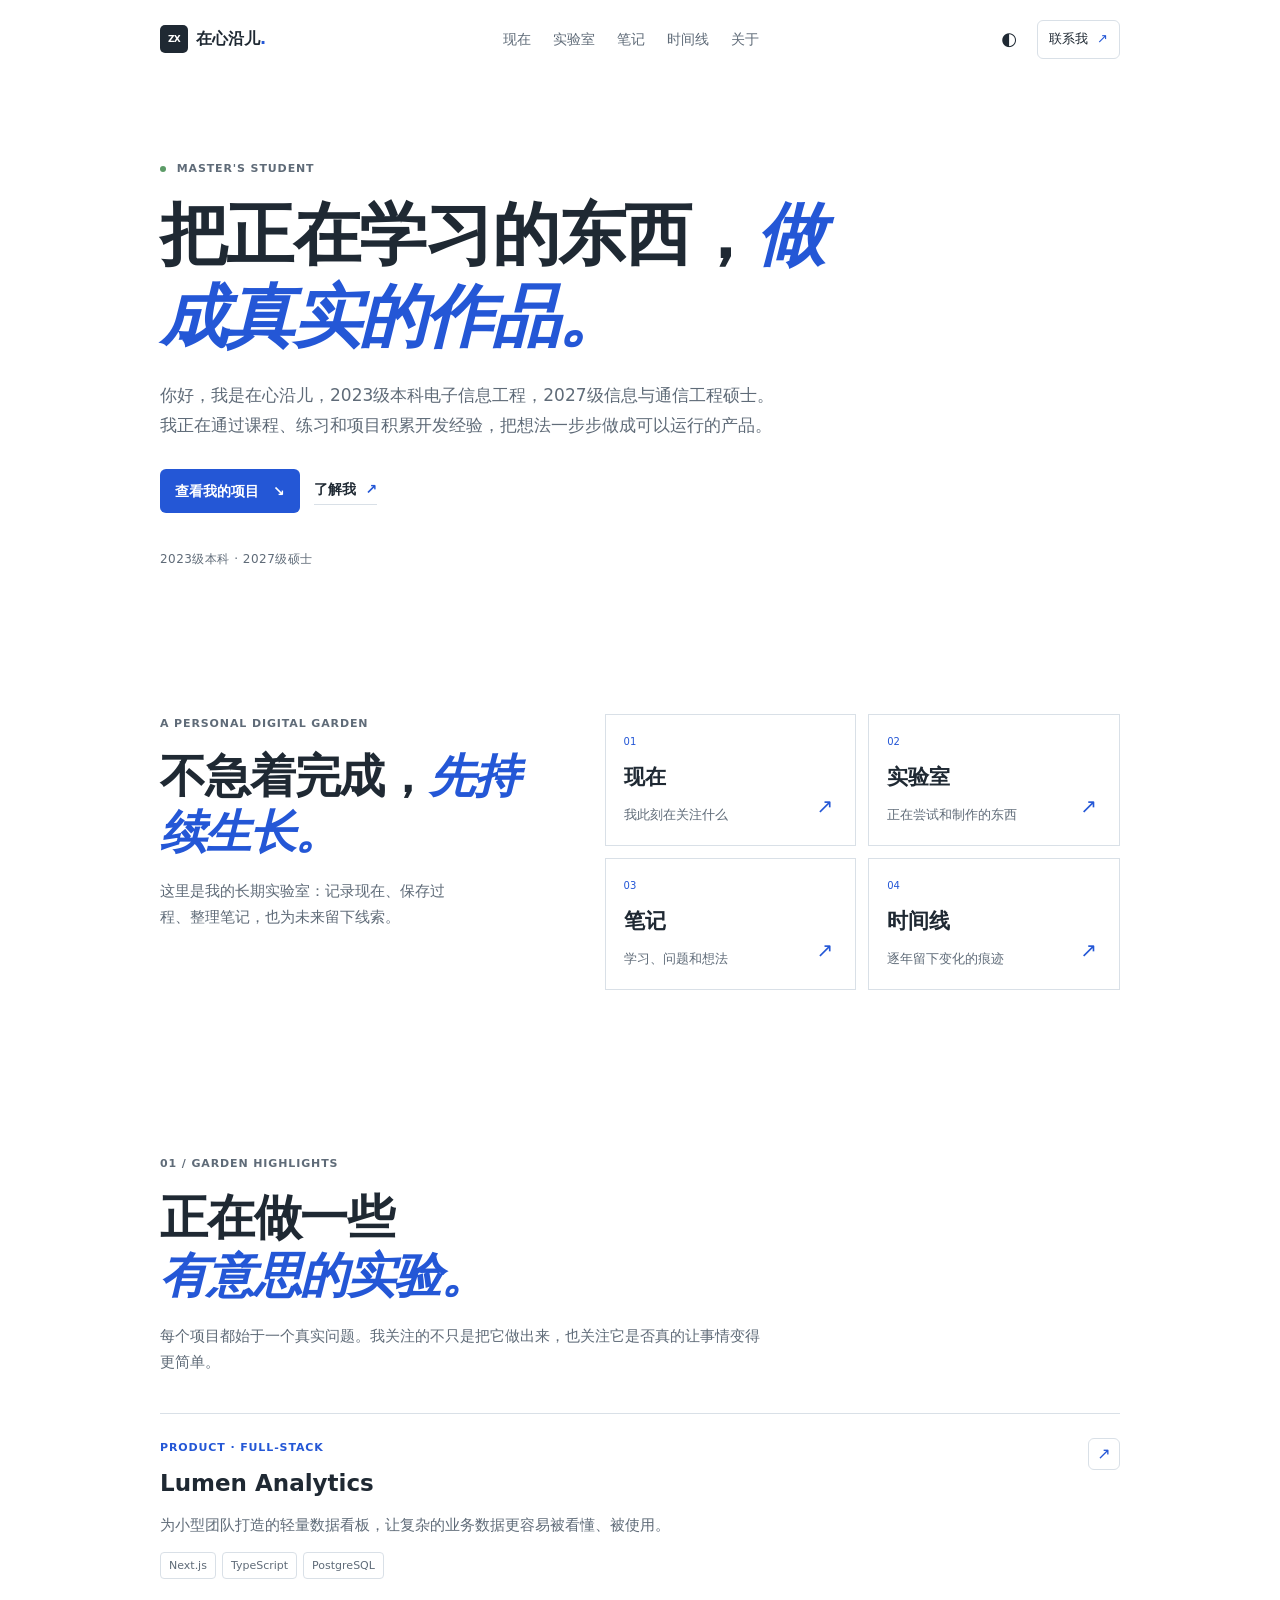
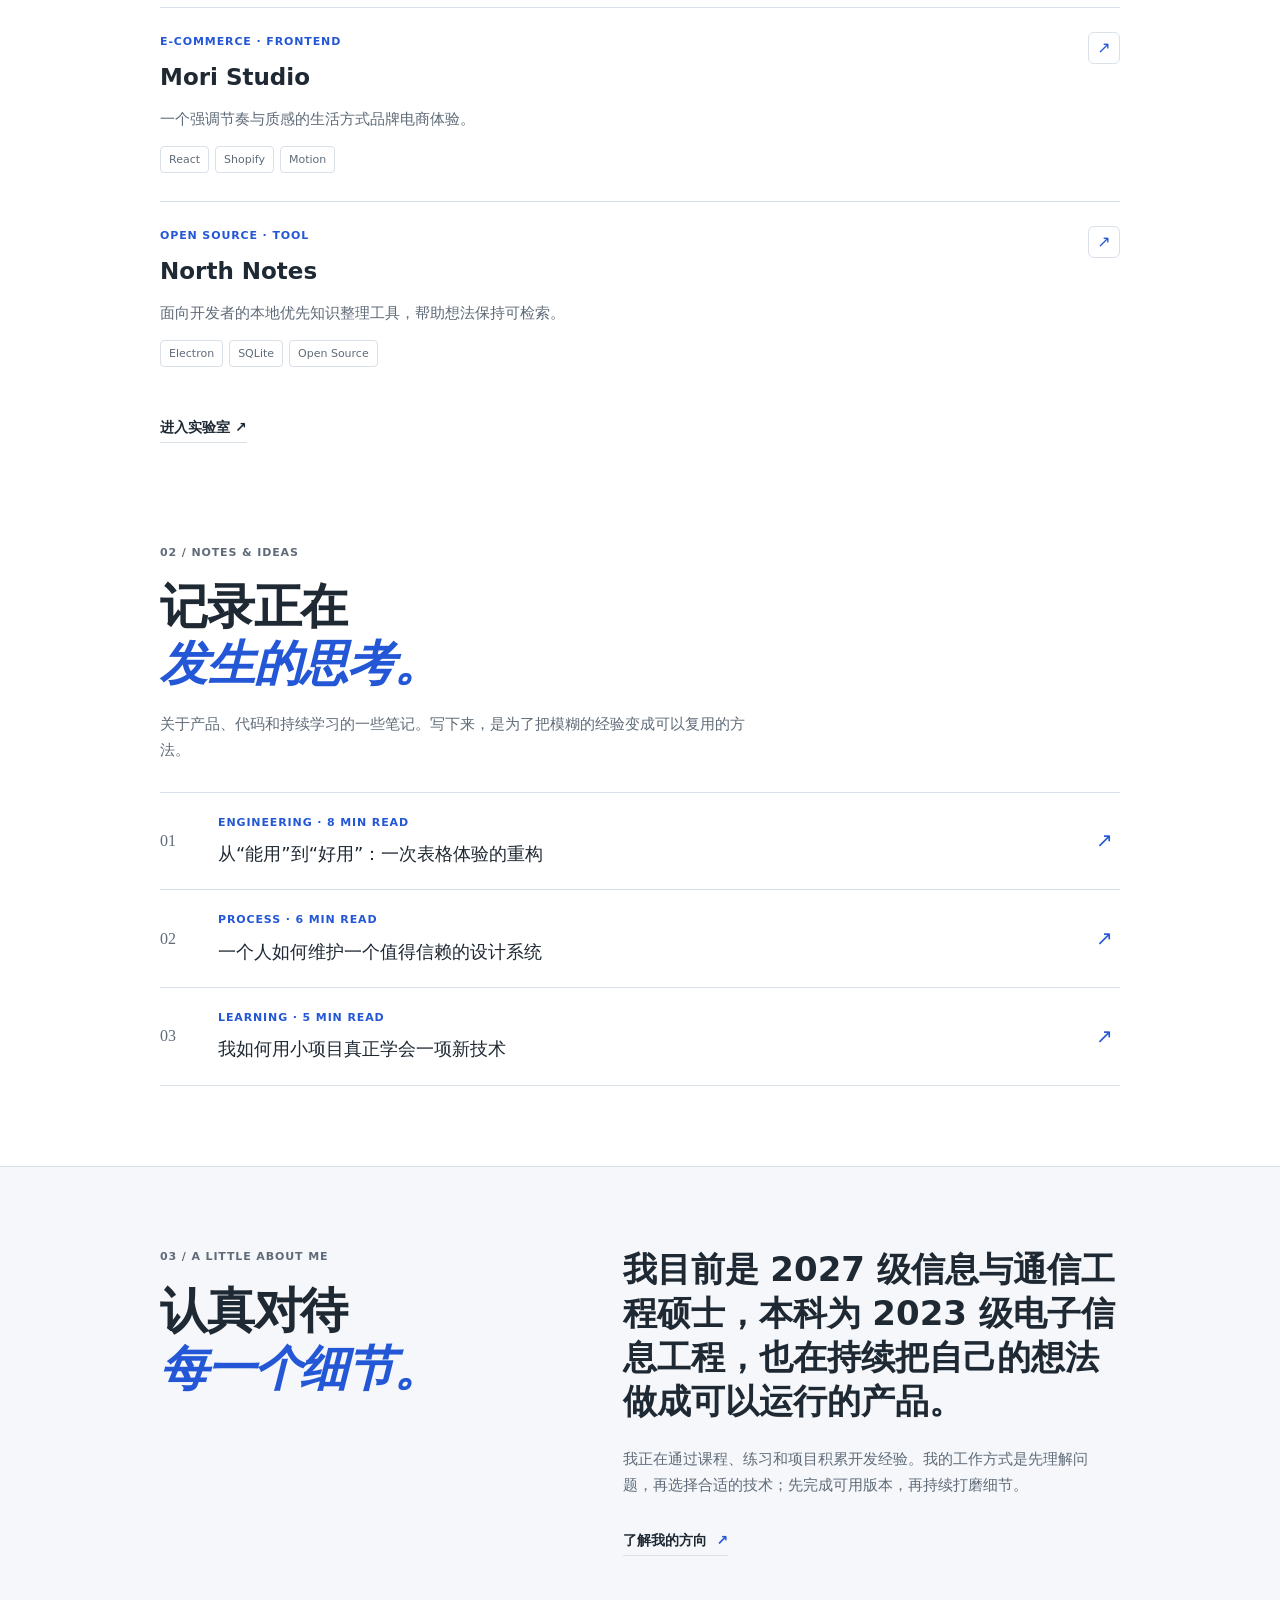
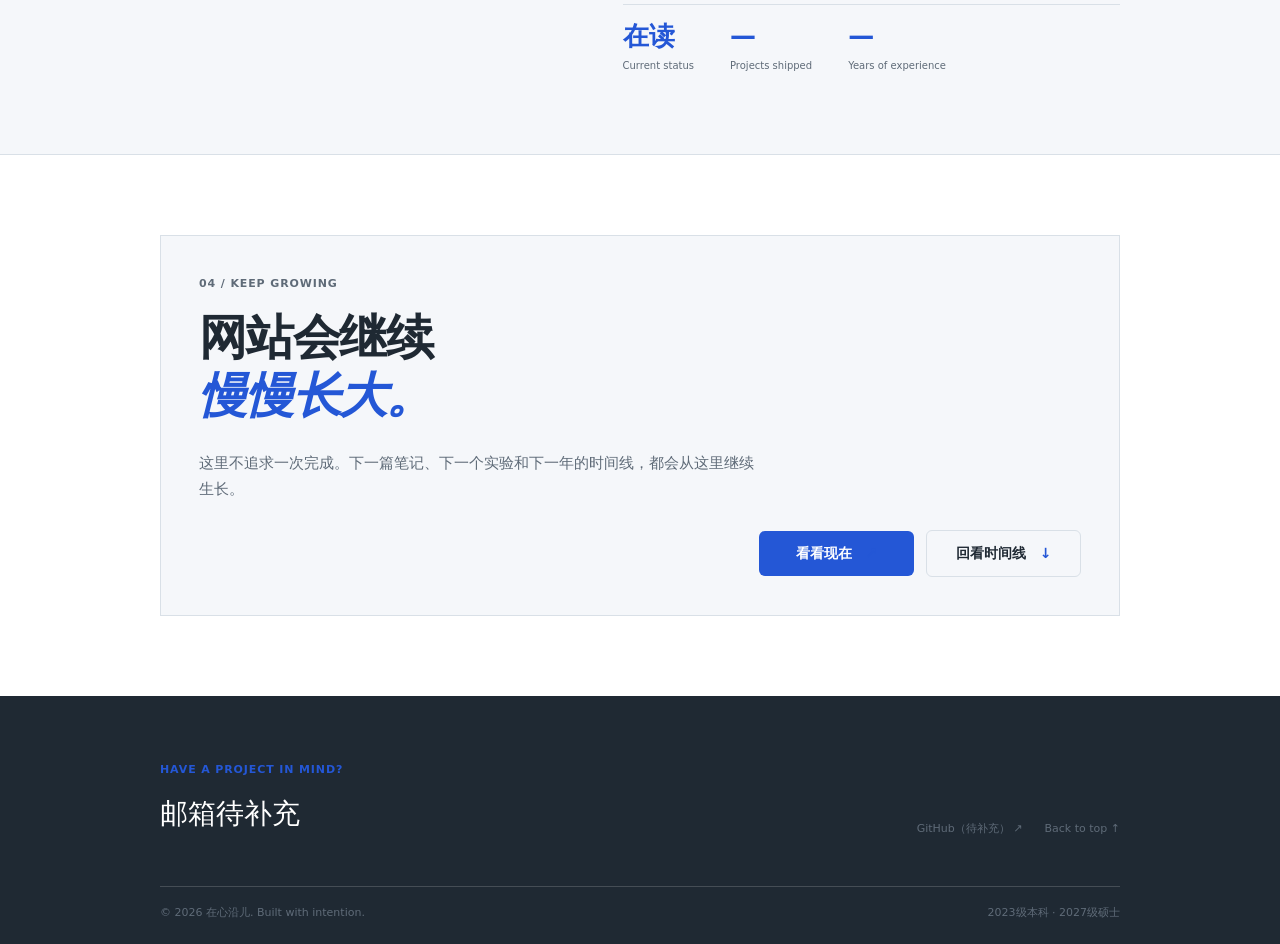
==== commit 526a346d: "Add project record and simplify site UI" ====
--- a/index.html
+++ b/index.html
@@ -3,9 +3,9 @@
   <head>
     <meta charset="UTF-8" />
     <meta name="viewport" content="width=device-width, initial-scale=1.0" />
-    <meta name="description" content="在心沿儿的个人作品集与技术博客，目前是一名大学在读学生。" />
+    <meta name="description" content="在心沿儿的个人数字花园，2023级本科电子信息工程，2027级信息与通信工程硕士。" />
     <meta name="theme-color" content="#f7f5ef" />
-    <title>在心沿儿 · 大学在读</title>
+    <title>在心沿儿 · 2027级信息与通信工程硕士</title>
     <link rel="stylesheet" href="styles.css" />
   </head>
   <body>
@@ -39,15 +39,15 @@
     <main id="top">
       <section class="hero section-shell">
         <div class="hero-copy">
-          <p class="eyebrow"><span class="status-dot"></span> UNIVERSITY STUDENT</p>
+          <p class="eyebrow"><span class="status-dot"></span> MASTER'S STUDENT</p>
           <h1>把正在学习的东西，<em>做成真实的作品。</em></h1>
-          <p class="hero-description">你好，我是在心沿儿，目前是一名大学在读学生。我正在通过课程、练习和项目积累开发经验，把想法一步步做成可以运行的产品。</p>
+          <p class="hero-description">你好，我是在心沿儿，2023级本科电子信息工程，2027级信息与通信工程硕士。我正在通过课程、练习和项目积累开发经验，把想法一步步做成可以运行的产品。</p>
           <div class="hero-actions">
             <a class="button button-primary" href="#projects">查看我的项目 <span>↘</span></a>
             <a class="text-link" href="#about">了解我 <span>↗</span></a>
           </div>
           <div class="hero-meta">
-            <span>大学在读</span>
+            <span>2023级本科 · 2027级硕士</span>
           </div>
         </div>
         <div class="hero-visual" aria-label="个人介绍视觉区域">
@@ -117,7 +117,7 @@
       <section class="about-panel" id="about">
         <div class="section-shell about-grid">
           <div><p class="eyebrow">03 / A LITTLE ABOUT ME</p><h2>认真对待<br /><em>每一个细节。</em></h2></div>
-          <div class="about-copy"><p class="large-copy">我目前是一名大学在读学生，也在持续把自己的想法做成可以运行的产品。</p><p>我正在通过课程、练习和项目积累开发经验。我的工作方式是先理解问题，再选择合适的技术；先完成可用版本，再持续打磨细节。</p><a class="text-link" href="about.html">了解我的方向 <span>↗</span></a></div>
+          <div class="about-copy"><p class="large-copy">我目前是 2027 级信息与通信工程硕士，本科为 2023 级电子信息工程，也在持续把自己的想法做成可以运行的产品。</p><p>我正在通过课程、练习和项目积累开发经验。我的工作方式是先理解问题，再选择合适的技术；先完成可用版本，再持续打磨细节。</p><a class="text-link" href="about.html">了解我的方向 <span>↗</span></a></div>
           <div class="about-facts"><div><strong>在读</strong><span>Current status</span></div><div><strong>—</strong><span>Projects shipped</span></div><div><strong>—</strong><span>Years of experience</span></div></div>
         </div>
       </section>
@@ -129,7 +129,7 @@
 
     <footer class="site-footer" id="contact">
       <div class="section-shell footer-top"><div><span class="footer-kicker">Have a project in mind?</span><a class="footer-email" href="#contact">邮箱待补充</a></div><div class="footer-links"><a href="#contact">GitHub（待补充） ↗</a><a href="#top">Back to top ↑</a></div></div>
-      <div class="section-shell footer-bottom"><span>© <span id="year"></span> 在心沿儿. Built with intention.</span><span>大学在读</span></div>
+      <div class="section-shell footer-bottom"><span>© <span id="year"></span> 在心沿儿. Built with intention.</span><span>2023级本科 · 2027级硕士</span></div>
     </footer>
     <script src="script.js"></script>
   </body>
--- a/styles.css
+++ b/styles.css
@@ -303,3 +303,381 @@
   .principle-grid article { min-height: auto; border-bottom: 1px solid var(--line); }
   .principle-grid article:last-child { border-bottom: 0; }
 }
+
+
+/* Project detail pages */
+.project-detail-hero { display: grid; grid-template-columns: 1fr 230px; gap: 80px; align-items: end; padding: 110px 0 90px; }
+.project-detail-hero h1 { margin-bottom: 28px; font-size: clamp(54px, 7vw, 100px); }
+.project-detail-hero > div:first-child > p:not(.eyebrow) { max-width: 620px; color: var(--muted); font-size: 16px; }
+.project-stamp { display: flex; width: 205px; height: 205px; flex-direction: column; justify-content: center; align-items: center; border: 1px solid var(--accent); border-radius: 50%; transform: rotate(8deg); }
+.project-stamp strong { color: var(--accent); font-family: var(--serif); font-size: 110px; font-weight: 400; line-height: .8; }
+.project-stamp span { margin-top: 18px; color: var(--muted); font-size: 9px; letter-spacing: .16em; text-align: center; }
+.project-facts { display: grid; grid-template-columns: repeat(4, 1fr); gap: 20px; border-top: 1px solid var(--line); border-bottom: 1px solid var(--line); padding: 26px 0; }
+.project-facts div { display: flex; flex-direction: column; gap: 7px; }
+.project-facts span { color: var(--accent); font-size: 9px; font-weight: 700; letter-spacing: .13em; }
+.project-facts strong { font-size: 13px; font-weight: 500; }
+.project-detail-section { border-top: 1px solid var(--line); padding-top: 75px; }
+.detail-heading { display: grid; grid-template-columns: .7fr 1.3fr; margin-bottom: 55px; }
+.detail-heading h2 { font-size: clamp(40px, 5vw, 68px); }
+.system-flow { display: grid; grid-template-columns: 1fr 30px 1fr 30px 1fr; gap: 18px; align-items: center; }
+.system-flow > div { min-height: 220px; padding: 25px; border: 1px solid var(--line); }
+.system-flow > div b { display: block; margin-bottom: 45px; color: var(--accent); font-family: var(--serif); font-size: 20px; font-weight: 400; }
+.system-flow > div strong { display: block; margin-bottom: 10px; font-family: var(--serif); font-size: 23px; font-weight: 400; }
+.system-flow > div p { margin: 0; color: var(--muted); font-size: 12px; }
+.system-flow > i { color: var(--accent); font-size: 20px; font-style: normal; text-align: center; }
+.detail-columns { display: grid; grid-template-columns: 1fr 1fr; gap: 80px; }
+.lead-text { max-width: 480px; font-family: var(--serif); font-size: 28px; line-height: 1.15; }
+.detail-list { max-width: 500px; margin: 35px 0 0; padding: 0; list-style: none; }
+.detail-list li { border-top: 1px solid var(--line); padding: 13px 0; color: var(--muted); font-size: 13px; }
+.detail-list li::before { margin-right: 10px; color: var(--accent); content: '↳'; }
+.algorithm-card { padding: 28px; background: var(--paper-deep); }
+.algorithm-step { padding: 12px 15px; border: 1px solid var(--line); background: var(--paper); font-size: 12px; }
+.algorithm-step.algorithm-final { border-color: var(--accent); color: var(--accent); }
+.algorithm-line { width: 1px; height: 17px; margin: 0 auto; background: var(--accent); }
+.control-loop { display: grid; grid-template-columns: 1fr 25px 1fr 25px 1fr 25px 1fr; gap: 12px; align-items: center; }
+.control-loop > b { color: var(--accent); font-weight: 400; text-align: center; }
+.loop-node { display: flex; min-height: 120px; flex-direction: column; justify-content: center; align-items: center; border: 1px solid var(--line); text-align: center; }
+.loop-node span { color: var(--muted); font-size: 10px; }
+.loop-node strong { margin-top: 8px; font-family: var(--serif); font-size: 18px; font-weight: 400; }
+.loop-accent { border-color: var(--accent); background: var(--accent-soft); }
+.detail-note { margin: 28px 0 0; color: var(--muted); font-size: 13px; }
+.test-table { border-top: 1px solid var(--line); }
+.test-row { display: grid; grid-template-columns: 1fr 1.4fr .8fr; gap: 20px; align-items: center; border-bottom: 1px solid var(--line); padding: 17px 0; font-size: 12px; }
+.test-row span:nth-child(2) { color: var(--muted); }
+.test-row strong { color: #5c9b67; font-weight: 500; }
+.test-row em { color: var(--accent); font-style: normal; }
+.test-header { color: var(--accent); font-size: 9px; font-weight: 700; letter-spacing: .13em; }
+.project-reflection { padding-bottom: 80px; }
+.project-reflection h2 { margin-bottom: 30px; font-size: clamp(43px, 5vw, 70px); }
+.project-reflection > p:not(.eyebrow) { max-width: 680px; color: var(--muted); font-size: 15px; }
+.resource-placeholders { display: grid; grid-template-columns: repeat(4, 1fr); gap: 1px; margin-top: 55px; background: var(--line); }
+.resource-placeholders a { display: flex; min-height: 100px; flex-direction: column; justify-content: space-between; padding: 17px; background: var(--paper); color: var(--muted); font-size: 11px; }
+.resource-placeholders a span { align-self: end; color: var(--accent); font-size: 19px; }
+.resource-placeholders a:hover { background: var(--paper-deep); color: var(--ink); }
+
+@media (max-width: 760px) {
+  .project-detail-hero { display: block; padding: 75px 0 65px; }
+  .project-stamp { width: 145px; height: 145px; margin: 55px auto 0; }
+  .project-stamp strong { font-size: 78px; }
+  .project-stamp span { margin-top: 12px; font-size: 7px; }
+  .project-facts { grid-template-columns: repeat(2, 1fr); }
+  .detail-heading { display: block; margin-bottom: 38px; }
+  .detail-heading h2 { margin-top: 20px; }
+  .system-flow { display: block; }
+  .system-flow > div { min-height: 180px; margin-bottom: 12px; }
+  .system-flow > div b { margin-bottom: 28px; }
+  .system-flow > i { display: block; margin: 8px 0; transform: rotate(90deg); }
+  .detail-columns { display: block; }
+  .algorithm-card { margin-top: 45px; }
+  .control-loop { display: block; }
+  .control-loop > b { display: block; margin: 9px 0; transform: rotate(90deg); }
+  .test-row { grid-template-columns: 1fr 1.2fr .8fr; gap: 8px; font-size: 10px; }
+  .resource-placeholders { grid-template-columns: repeat(2, 1fr); }
+}
+
+
+/* Project gallery */
+.project-gallery { display: grid; grid-template-columns: 1.25fr .75fr; gap: 16px; padding-top: 0; }
+.project-gallery img { display: block; width: 100%; height: 100%; object-fit: cover; }
+.gallery-main { position: relative; min-height: 520px; overflow: hidden; background: var(--paper-deep); }
+.gallery-main img { position: absolute; inset: 0; }
+.gallery-caption { position: absolute; right: 22px; bottom: 20px; left: 22px; display: flex; flex-direction: column; gap: 3px; padding: 15px 17px; background: rgba(20, 21, 19, .76); color: #fff; }
+.gallery-caption span { color: #f2a17c; font-size: 9px; letter-spacing: .15em; }
+.gallery-caption strong { font-family: var(--serif); font-size: 20px; font-weight: 400; }
+.gallery-side { display: grid; grid-template-rows: 1fr 1fr; gap: 16px; }
+.project-gallery figure { position: relative; min-height: 250px; margin: 0; overflow: hidden; background: var(--paper-deep); }
+.project-gallery figcaption { position: absolute; right: 13px; bottom: 12px; left: 13px; color: #fff; font-size: 10px; text-shadow: 0 1px 4px rgba(0,0,0,.6); }
+.gallery-bottom { grid-column: 1 / -1; display: grid; grid-template-columns: 1fr 1fr; gap: 16px; }
+.gallery-bottom figure { min-height: 260px; }
+.gallery-bottom figure:first-child img { object-position: center 42%; }
+.gallery-bottom figure:last-child img { object-position: center 38%; }
+
+@media (max-width: 760px) {
+  .project-gallery { display: block; }
+  .gallery-main { min-height: 370px; margin-bottom: 12px; }
+  .gallery-side { display: grid; gap: 12px; }
+  .project-gallery figure { min-height: 220px; }
+  .gallery-bottom { display: grid; gap: 12px; margin-top: 12px; }
+  .gallery-bottom figure { min-height: 200px; }
+}
+
+
+/* Public report */
+.report-cover { max-width: 920px; padding: 105px 0 75px; }
+.report-cover h1 { margin-bottom: 20px; font-size: clamp(55px, 7vw, 105px); }
+.report-subtitle { color: var(--muted); font-family: var(--serif); font-size: 23px; }
+.report-meta-grid { display: grid; grid-template-columns: repeat(4, 1fr); gap: 20px; margin-top: 58px; border-top: 1px solid var(--line); padding-top: 21px; }
+.report-meta-grid div { display: flex; flex-direction: column; gap: 7px; }
+.report-meta-grid span { color: var(--accent); font-size: 9px; font-weight: 700; letter-spacing: .12em; }
+.report-meta-grid strong { font-size: 12px; font-weight: 500; }
+.privacy-note { display: flex; gap: 32px; margin-bottom: 80px; border: 1px solid var(--accent); padding: 19px 23px; }
+.privacy-note span { flex: 0 0 auto; color: var(--accent); font-size: 9px; font-weight: 700; letter-spacing: .12em; }
+.privacy-note p { max-width: 680px; margin: 0; color: var(--muted); font-size: 12px; }
+.report-section { display: grid; grid-template-columns: .7fr 1.3fr; gap: 70px; border-top: 1px solid var(--line); padding: 72px 0; }
+.report-section-label { color: var(--accent); font-size: 10px; font-weight: 700; letter-spacing: .14em; }
+.report-section-body h2 { margin-bottom: 30px; font-size: clamp(40px, 5vw, 70px); }
+.report-section-body h3 { margin-bottom: 25px; font-family: var(--serif); font-size: 34px; font-weight: 400; }
+.report-section-body p { max-width: 680px; color: var(--muted); font-size: 14px; }
+.report-section-body p + p { margin-top: 20px; }
+.report-table { border-top: 1px solid var(--line); }
+.report-table > div { display: grid; grid-template-columns: .8fr 1.6fr; gap: 24px; border-bottom: 1px solid var(--line); padding: 16px 0; font-size: 12px; }
+.report-table span { color: var(--accent); }
+.report-table strong { font-weight: 500; }
+.report-diagram { display: grid; grid-template-columns: 1fr 22px 1fr 22px 1fr 22px 1fr; gap: 8px; align-items: center; margin-top: 45px; }
+.report-diagram div { min-height: 105px; padding: 17px; border: 1px solid var(--line); font-family: var(--serif); font-size: 17px; }
+.report-diagram strong { display: block; margin-top: 9px; color: var(--muted); font-family: var(--sans); font-size: 10px; font-weight: 400; }
+.report-diagram b { color: var(--accent); font-weight: 400; }
+.report-steps { display: grid; grid-template-columns: repeat(5, 1fr); gap: 1px; margin: 35px 0 45px; background: var(--line); }
+.report-steps div { min-height: 120px; padding: 15px; background: var(--paper-deep); }
+.report-steps b { color: var(--accent); font-family: var(--serif); font-size: 18px; font-weight: 400; }
+.report-steps span, .report-steps small { display: block; }
+.report-steps span { margin-top: 22px; font-size: 12px; }
+.report-steps small { margin-top: 4px; color: var(--muted); font-size: 9px; }
+.report-image-pair, .report-gallery { display: grid; grid-template-columns: 1fr 1fr; gap: 16px; }
+.report-image-pair figure, .report-gallery figure { margin: 0; }
+.report-image-pair img { display: block; width: 100%; height: 270px; object-fit: cover; }
+.report-image-pair figcaption, .report-gallery figcaption { margin-top: 9px; color: var(--muted); font-size: 10px; }
+.formula-card { margin: 32px 0; border-left: 2px solid var(--accent); background: var(--paper-deep); padding: 25px; }
+.formula-card span, .formula-card strong, .formula-card small { display: block; }
+.formula-card span { color: var(--muted); font-size: 12px; }
+.formula-card strong { margin: 10px 0; color: var(--accent); font-family: var(--serif); font-size: 29px; font-weight: 400; }
+.formula-card small { color: var(--muted); font-size: 10px; }
+.test-table-public > div { grid-template-columns: .75fr 1.65fr .5fr; }
+.test-table-public em { color: #5c9b67; font-style: normal; }
+.test-table-public .result-warning { color: var(--accent); }
+.report-conclusion { margin-top: 28px; border-left: 2px solid var(--accent); padding-left: 15px; }
+.report-gallery { border-top: 1px solid var(--line); padding: 70px 0 100px; }
+.report-gallery figure:first-child { grid-row: span 2; }
+.report-gallery img { display: block; width: 100%; height: 260px; object-fit: cover; }
+.report-gallery figure:first-child img { height: 536px; }
+
+@media (max-width: 760px) {
+  .report-cover { padding: 75px 0 55px; }
+  .report-meta-grid { grid-template-columns: repeat(2, 1fr); }
+  .privacy-note { display: block; }
+  .privacy-note p { margin-top: 12px; }
+  .report-section { display: block; padding: 50px 0; }
+  .report-section-body { margin-top: 28px; }
+  .report-diagram { display: block; }
+  .report-diagram div { margin-bottom: 9px; }
+  .report-diagram b { display: block; margin: 5px 0; text-align: center; transform: rotate(90deg); }
+  .report-steps { grid-template-columns: repeat(2, 1fr); }
+  .report-image-pair, .report-gallery { display: block; }
+  .report-image-pair figure, .report-gallery figure { margin-bottom: 22px; }
+  .report-gallery figure:first-child img, .report-gallery img { height: 280px; }
+  .report-table > div, .test-table-public > div { grid-template-columns: 1fr; gap: 5px; }
+}
+
+
+
+/* Readable mode: simple, direct, content-first layout */
+:root {
+  --paper: #ffffff;
+  --paper-deep: #f5f7fa;
+  --ink: #1f2933;
+  --muted: #5f6b78;
+  --line: #d9e0e7;
+  --accent: #2457d6;
+  --accent-soft: #edf3ff;
+}
+
+[data-theme='dark'] {
+  --paper: #151a21;
+  --paper-deep: #1d2530;
+  --ink: #edf2f7;
+  --muted: #aab5c1;
+  --line: #34404d;
+  --accent: #8eb2ff;
+  --accent-soft: #243554;
+}
+
+html { scroll-behavior: auto; }
+body { font-size: 16px; line-height: 1.75; transition: none; }
+.noise, .marquee { display: none; }
+.section-shell, .page-shell { width: min(960px, calc(100% - 48px)); }
+.site-header { width: min(960px, calc(100% - 48px)); padding: 20px 0; }
+.brand { gap: 8px; letter-spacing: 0; }
+.brand-mark { width: 28px; height: 28px; border-radius: 5px; font-size: 9px; }
+.brand-dot { color: var(--accent); }
+.desktop-nav { gap: 22px; margin-left: 0; font-size: 14px; }
+.desktop-nav a, .footer-links a { transition: color .15s ease; }
+.header-actions { gap: 14px; }
+.icon-button { font-size: 18px; transform: none; }
+.header-contact { border-radius: 6px; padding: 7px 11px; font-size: 13px; }
+.header-contact:hover { background: var(--accent); color: #fff; }
+.eyebrow { margin-bottom: 16px; color: var(--muted); font-size: 11px; letter-spacing: .08em; }
+.status-dot { width: 6px; height: 6px; margin-right: 6px; box-shadow: none; }
+h1, h2 { font-weight: 700; letter-spacing: -.025em; line-height: 1.2; }
+h1, h2 em, h1 em { font-family: var(--sans); }
+h1 em, h2 em { color: var(--accent); font-weight: 700; }
+h1 { max-width: 720px; margin-bottom: 24px; font-size: clamp(40px, 6vw, 68px); }
+h2 { font-size: clamp(30px, 4vw, 48px); }
+.hero { display: block; min-height: auto; padding: 80px 0 72px; }
+.hero-description { max-width: 620px; margin-bottom: 28px; color: var(--muted); font-size: 17px; }
+.hero-actions { gap: 14px; }
+.button { border-radius: 6px; padding: 10px 15px; font-size: 14px; transition: background .15s ease, color .15s ease; }
+.button:hover { transform: none; }
+.button-primary { background: var(--accent); }
+.text-link, .section-link { padding-bottom: 2px; font-size: 14px; }
+.hero-meta { margin-top: 36px; font-size: 12px; letter-spacing: .04em; text-transform: none; }
+.hero-visual { display: none; }
+.section-block { padding: 80px 0; }
+.section-heading { display: block; margin-bottom: 38px; }
+.section-intro { max-width: 600px; margin-top: 18px; color: var(--muted); font-size: 15px; }
+.project-grid { display: block; }
+.project-card { border-top: 1px solid var(--line); padding: 24px 0 28px; }
+.project-card:nth-child(3) { grid-column: auto; }
+.project-image { display: none; }
+.project-info { padding-top: 0; }
+.project-type, .article-meta { margin-bottom: 6px; color: var(--accent); font-size: 11px; letter-spacing: .08em; }
+.project-info h3 { margin-bottom: 8px; font-size: 23px; letter-spacing: 0; }
+.project-info p:not(.project-type) { max-width: 620px; font-size: 15px; }
+.circle-link { width: 32px; height: 32px; border-radius: 6px; }
+.tag-list { gap: 6px; margin-top: 14px; }
+.tag-list span { border-radius: 4px; padding: 3px 8px; font-size: 11px; }
+.section-link { margin-top: 20px; }
+.writing-section { padding-top: 20px; }
+.compact-heading { margin-bottom: 28px; }
+.article-row { grid-template-columns: 42px 1fr 24px; gap: 16px; padding: 20px 0; transition: color .15s ease; }
+.article-row:hover { padding-left: 0; }
+.article-number { font-size: 16px; }
+.article-row h3 { font-size: 18px; letter-spacing: 0; }
+.about-panel { background: var(--paper-deep); border-top: 1px solid var(--line); border-bottom: 1px solid var(--line); }
+.about-grid { grid-template-columns: 1fr 1.2fr; gap: 48px; padding: 80px 0; }
+.about-copy .large-copy { margin: 0 0 22px; font-family: var(--sans); font-size: clamp(24px, 3vw, 34px); font-weight: 700; line-height: 1.3; }
+.about-copy > p:not(.large-copy) { font-size: 15px; }
+.about-facts { grid-column: 2; gap: 36px; padding-top: 18px; }
+.about-facts strong { color: var(--accent); font-family: var(--sans); font-size: 26px; font-weight: 700; }
+.resume-section { padding-bottom: 80px; }
+.resume-card { display: block; border: 1px solid var(--line); padding: 38px; background: var(--paper-deep); color: var(--ink); }
+.resume-card .eyebrow { color: var(--muted); }
+.resume-card h2 em { color: var(--accent); }
+.resume-card p:not(.eyebrow) { max-width: 560px; color: var(--muted); font-size: 15px; }
+.resume-actions { flex-direction: row; align-items: center; margin-top: 28px; }
+.resume-actions .button-dark { background: var(--accent); color: #fff; }
+.resume-actions .button-outline { border-color: var(--line); }
+.reveal-item, .reveal-item.is-visible { opacity: 1; transform: none; transition: none; }
+.site-footer { background: var(--ink); }
+.footer-top { padding: 64px 0 48px; }
+.footer-kicker { margin-bottom: 10px; font-size: 11px; letter-spacing: .08em; }
+.footer-email { font-family: var(--sans); font-size: 28px; letter-spacing: 0; }
+.footer-bottom { padding: 16px 0 22px; font-size: 11px; letter-spacing: 0; text-transform: none; }
+
+/* Inner pages */
+.garden-overview { grid-template-columns: 1fr 1.3fr; gap: 48px; padding: 72px 0 84px; }
+.garden-overview-heading h2 { margin-bottom: 18px; font-size: clamp(30px, 4vw, 46px); }
+.garden-overview-heading > p:last-child { font-size: 15px; }
+.garden-entry-grid { gap: 12px; border: 0; background: transparent; }
+.garden-entry { min-height: 132px; border: 1px solid var(--line); padding: 18px; transition: border-color .15s ease, background .15s ease; }
+.garden-entry:hover { border-color: var(--accent); background: var(--accent-soft); color: var(--ink); }
+.garden-entry strong { font-family: var(--sans); font-size: 21px; font-weight: 700; }
+.garden-entry small { font-size: 13px; }
+.page-hero { max-width: 720px; padding: 76px 0 70px; }
+.page-hero h1 { margin-bottom: 22px; font-size: clamp(42px, 6vw, 70px); }
+.page-hero > p:not(.eyebrow) { max-width: 620px; font-size: 17px; }
+.page-meta { margin-top: 30px; font-size: 11px; letter-spacing: .06em; }
+.content-section { padding-bottom: 80px; }
+.now-grid { gap: 14px; }
+.now-card, .now-card-wide, .now-card-muted { min-height: 250px; border: 1px solid var(--line); background: var(--paper); padding: 24px; }
+.now-card h2 { margin-bottom: 16px; font-size: clamp(27px, 3vw, 40px); }
+.now-card p:not(.card-kicker) { font-size: 15px; }
+.card-kicker { margin-bottom: 16px; font-size: 11px; letter-spacing: .08em; }
+.card-index { top: 22px; right: 23px; font-size: 15px; }
+.now-card .tag-list, .status-line { bottom: 22px; }
+.now-card .tag-list { left: 24px; }
+.status-line { left: 24px; }
+.quote-section { padding-top: 28px; }
+.quote-section p { font-family: var(--sans); font-size: clamp(22px, 3vw, 32px); font-weight: 600; }
+.lab-item { grid-template-columns: 25% 75%; }
+.lab-visual { min-height: 230px; padding: 20px; background: var(--paper-deep); color: var(--ink); }
+.lab-visual::after { display: none; }
+.lab-visual-blue, .lab-visual-orange, .lab-visual-green { background: var(--paper-deep); }
+.lab-visual strong { font-family: var(--sans); font-size: 20px; font-weight: 700; }
+.lab-copy { padding: 26px 30px; }
+.lab-heading h2 { font-size: clamp(25px, 3vw, 35px); }
+.lab-copy > p, .story-copy p { font-size: 15px; }
+.status-chip { border-radius: 4px; padding: 4px 8px; font-size: 10px; }
+.filter-row { gap: 8px; margin-top: 26px; }
+.filter-button { border-radius: 4px; padding: 6px 11px; font-size: 12px; }
+.filter-button.is-selected, .filter-button:hover { border-color: var(--accent); background: var(--accent); }
+.note-item { grid-template-columns: 105px 1fr 24px; gap: 22px; padding: 22px 0; }
+.note-date { font-size: 15px; }
+.note-main h2 { font-size: clamp(19px, 2.5vw, 27px); letter-spacing: 0; }
+.note-main p { font-size: 14px; }
+.timeline-year { grid-template-columns: 150px 1fr; gap: 42px; padding: 42px 0 58px; }
+.timeline-label strong { font-family: var(--sans); font-size: 48px; font-weight: 700; }
+.timeline-events { padding-left: 28px; }
+.timeline-events > div + div { margin-top: 40px; }
+.timeline-events h2 { font-size: 23px; letter-spacing: 0; }
+.timeline-events p { font-size: 14px; }
+.about-story { gap: 55px; padding-top: 45px; }
+.about-story h2 { font-size: clamp(31px, 4vw, 45px); }
+.story-copy p { font-size: 16px; }
+.principles { padding-top: 10px; }
+.principle-grid { gap: 12px; border: 0; background: transparent; }
+.principle-grid article { min-height: 170px; border: 1px solid var(--line); padding: 20px; }
+.principle-grid h2 { margin: 28px 0 8px; font-family: var(--sans); font-size: 21px; font-weight: 700; }
+
+/* Project detail and report pages */
+.project-detail-hero, .report-cover { padding: 76px 0 60px; }
+.project-detail-hero { grid-template-columns: 1fr 170px; gap: 45px; }
+.project-detail-hero h1, .report-cover h1 { font-size: clamp(42px, 6vw, 70px); }
+.project-detail-hero > div:first-child > p:not(.eyebrow), .report-subtitle { font-size: 17px; }
+.project-stamp { width: 150px; height: 150px; transform: none; }
+.project-stamp strong { font-family: var(--sans); font-size: 72px; font-weight: 700; }
+.project-facts { gap: 15px; padding: 20px 0; }
+.project-facts span, .test-header { font-size: 10px; letter-spacing: .08em; }
+.project-detail-section { padding-top: 52px; }
+.detail-heading, .report-section { gap: 45px; }
+.detail-heading { margin-bottom: 36px; }
+.detail-heading h2, .report-section-body h2 { font-size: clamp(32px, 4vw, 52px); }
+.detail-heading h3, .report-section-body h3 { font-family: var(--sans); font-size: 25px; font-weight: 700; }
+.system-flow, .control-loop { gap: 10px; }
+.system-flow > div { min-height: 170px; padding: 20px; }
+.system-flow > div b { margin-bottom: 28px; }
+.system-flow > div strong, .loop-node strong { font-family: var(--sans); font-size: 18px; font-weight: 700; }
+.detail-columns { gap: 45px; }
+.lead-text { font-family: var(--sans); font-size: 24px; font-weight: 600; }
+.detail-list li, .detail-note, .report-section-body p { font-size: 15px; }
+.algorithm-card, .formula-card { background: var(--paper-deep); }
+.report-meta-grid { gap: 14px; margin-top: 38px; }
+.privacy-note { margin-bottom: 55px; border-color: var(--line); }
+.report-section { padding: 52px 0; }
+.report-steps { gap: 12px; background: transparent; }
+.report-steps div { border: 1px solid var(--line); background: var(--paper); }
+.report-gallery { gap: 12px; padding: 50px 0 70px; }
+
+@media (max-width: 760px) {
+  .section-shell, .page-shell, .site-header { width: min(100% - 32px, 600px); }
+  .site-header { padding: 16px 0; }
+  .mobile-nav { top: 60px; border-radius: 6px; box-shadow: 0 8px 22px rgba(0,0,0,.08); }
+  .hero { padding: 58px 0 52px; }
+  h1 { font-size: clamp(36px, 11vw, 56px); }
+  .hero-description, .page-hero > p:not(.eyebrow) { font-size: 16px; }
+  .section-block { padding: 58px 0; }
+  .section-heading { margin-bottom: 28px; }
+  .garden-overview { padding: 55px 0 65px; }
+  .garden-entry-grid { gap: 8px; }
+  .garden-entry { min-height: 120px; }
+  .about-grid { padding: 58px 0; }
+  .about-facts { margin-top: 38px; gap: 24px; }
+  .resume-card { padding: 26px; }
+  .resume-actions { display: block; }
+  .resume-actions .button { margin: 0 8px 8px 0; }
+  .footer-top { padding: 52px 0 38px; }
+  .page-hero { padding: 58px 0 52px; }
+  .page-hero h1 { font-size: clamp(38px, 11vw, 58px); }
+  .now-card, .now-card-wide, .now-card-muted { min-height: 260px; }
+  .lab-copy { padding: 22px 0 32px; }
+  .note-item { grid-template-columns: 70px 1fr 18px; gap: 12px; }
+  .timeline-year { display: block; padding: 34px 0 46px; }
+  .timeline-events { margin-top: 26px; padding-left: 20px; }
+  .about-story { display: block; padding-top: 30px; }
+  .story-copy { margin-top: 28px; }
+  .principle-grid { display: block; }
+  .principle-grid article { min-height: auto; margin-bottom: 8px; }
+  .project-detail-hero { display: block; padding: 58px 0 48px; }
+  .project-stamp { margin: 35px auto 0; }
+  .project-facts { grid-template-columns: repeat(2, 1fr); }
+  .report-meta-grid { grid-template-columns: repeat(2, 1fr); }
+}
